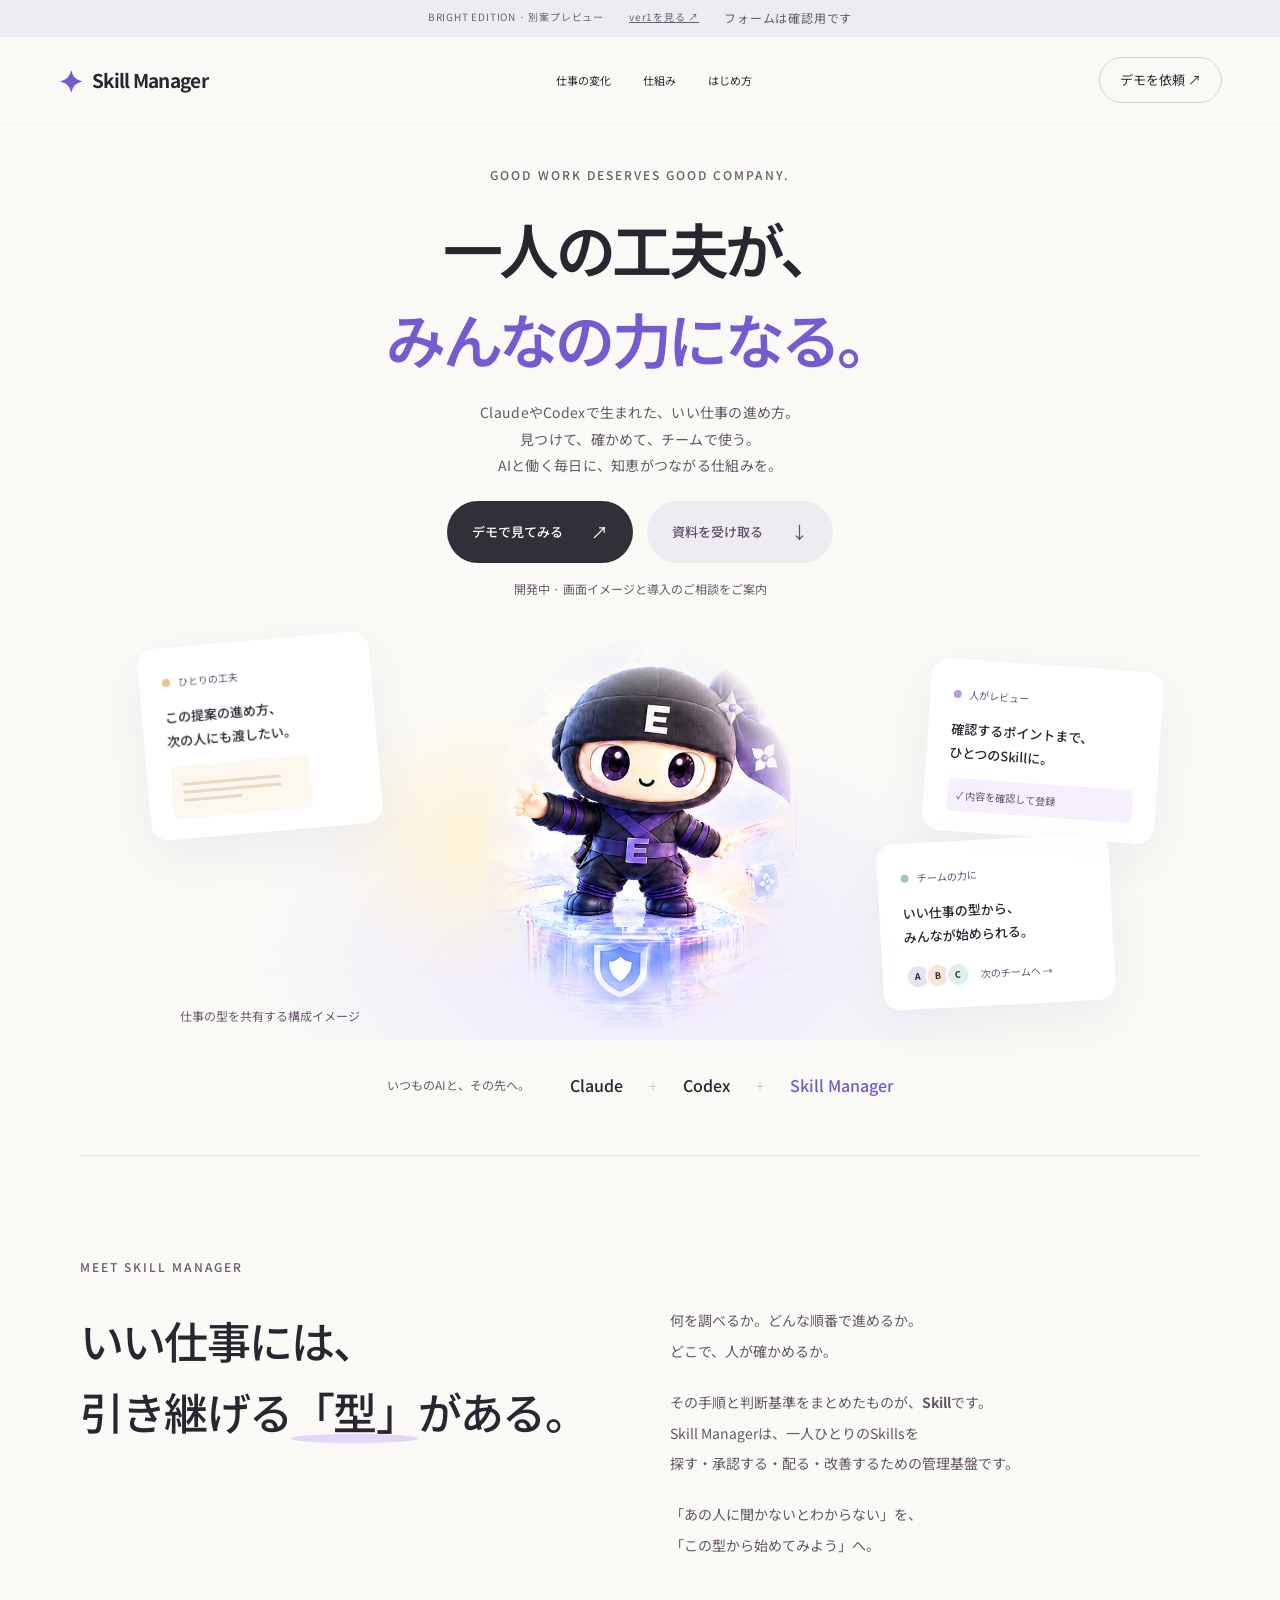
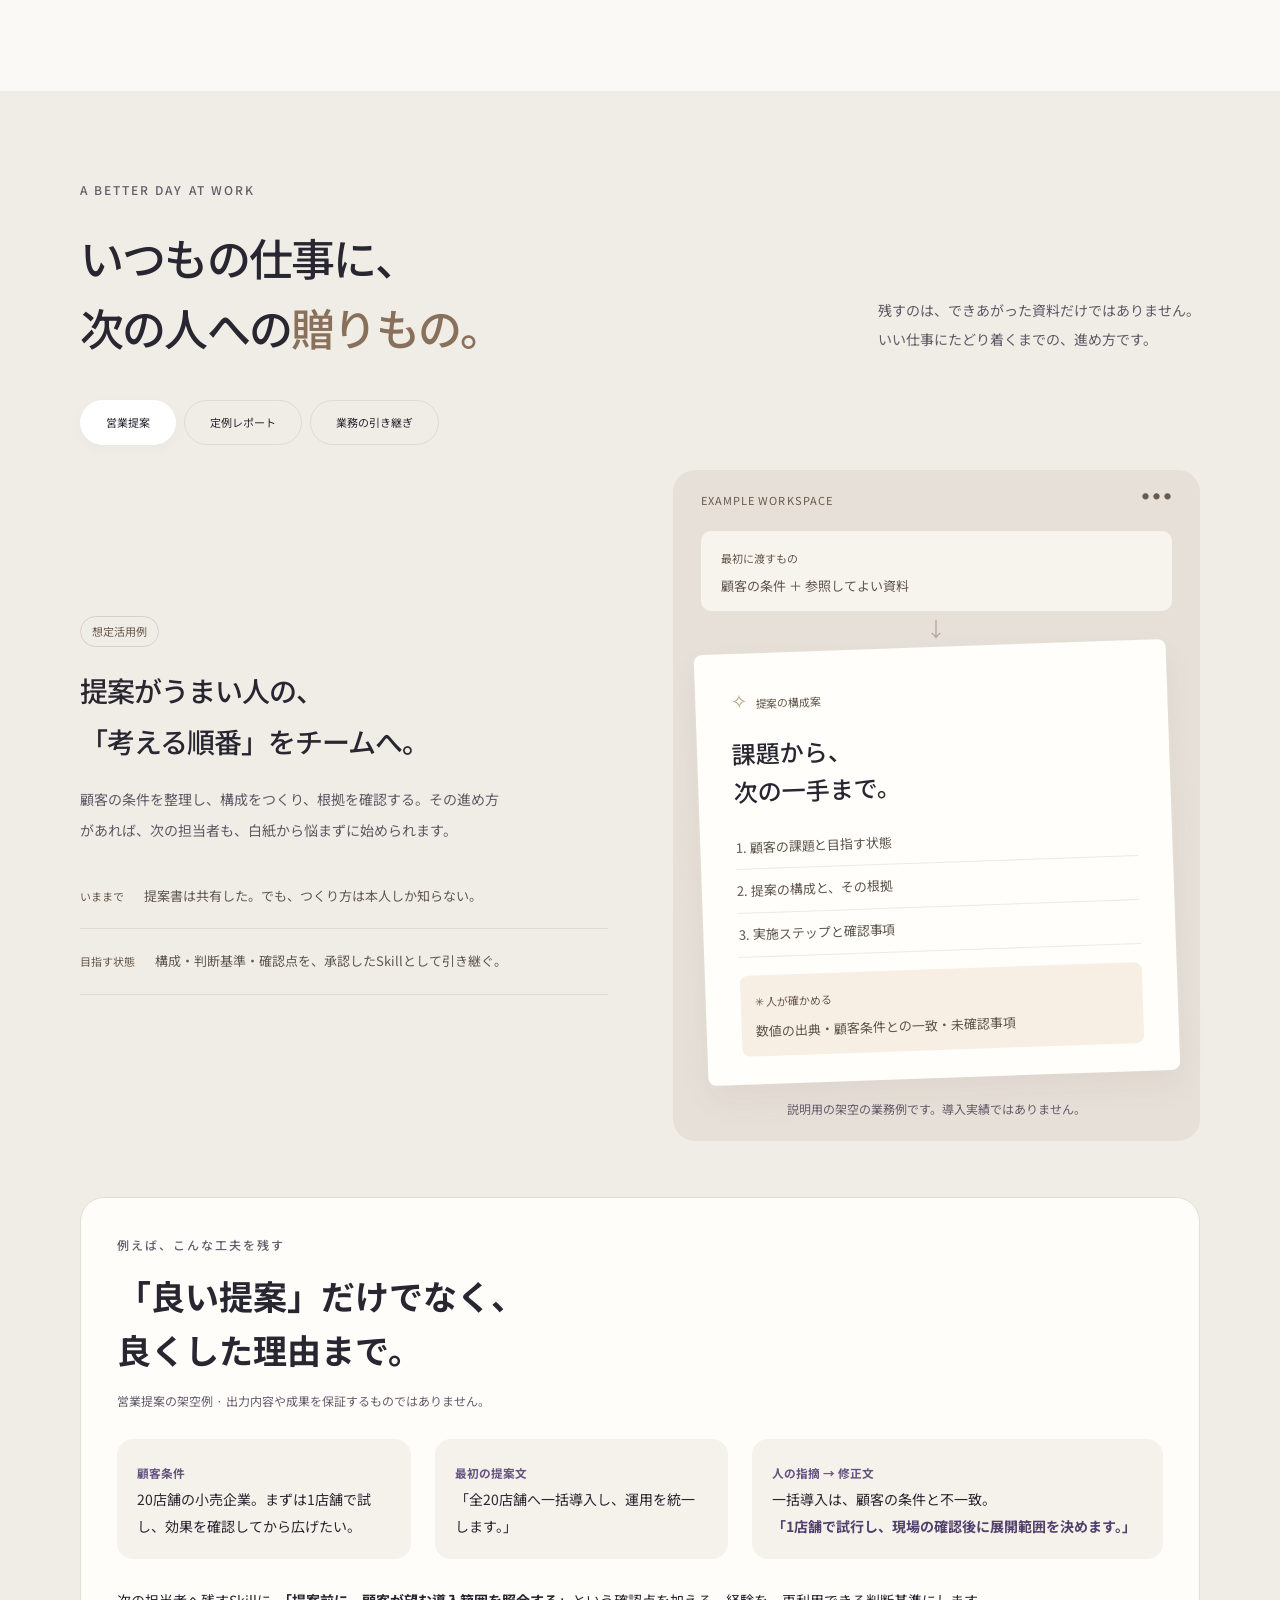
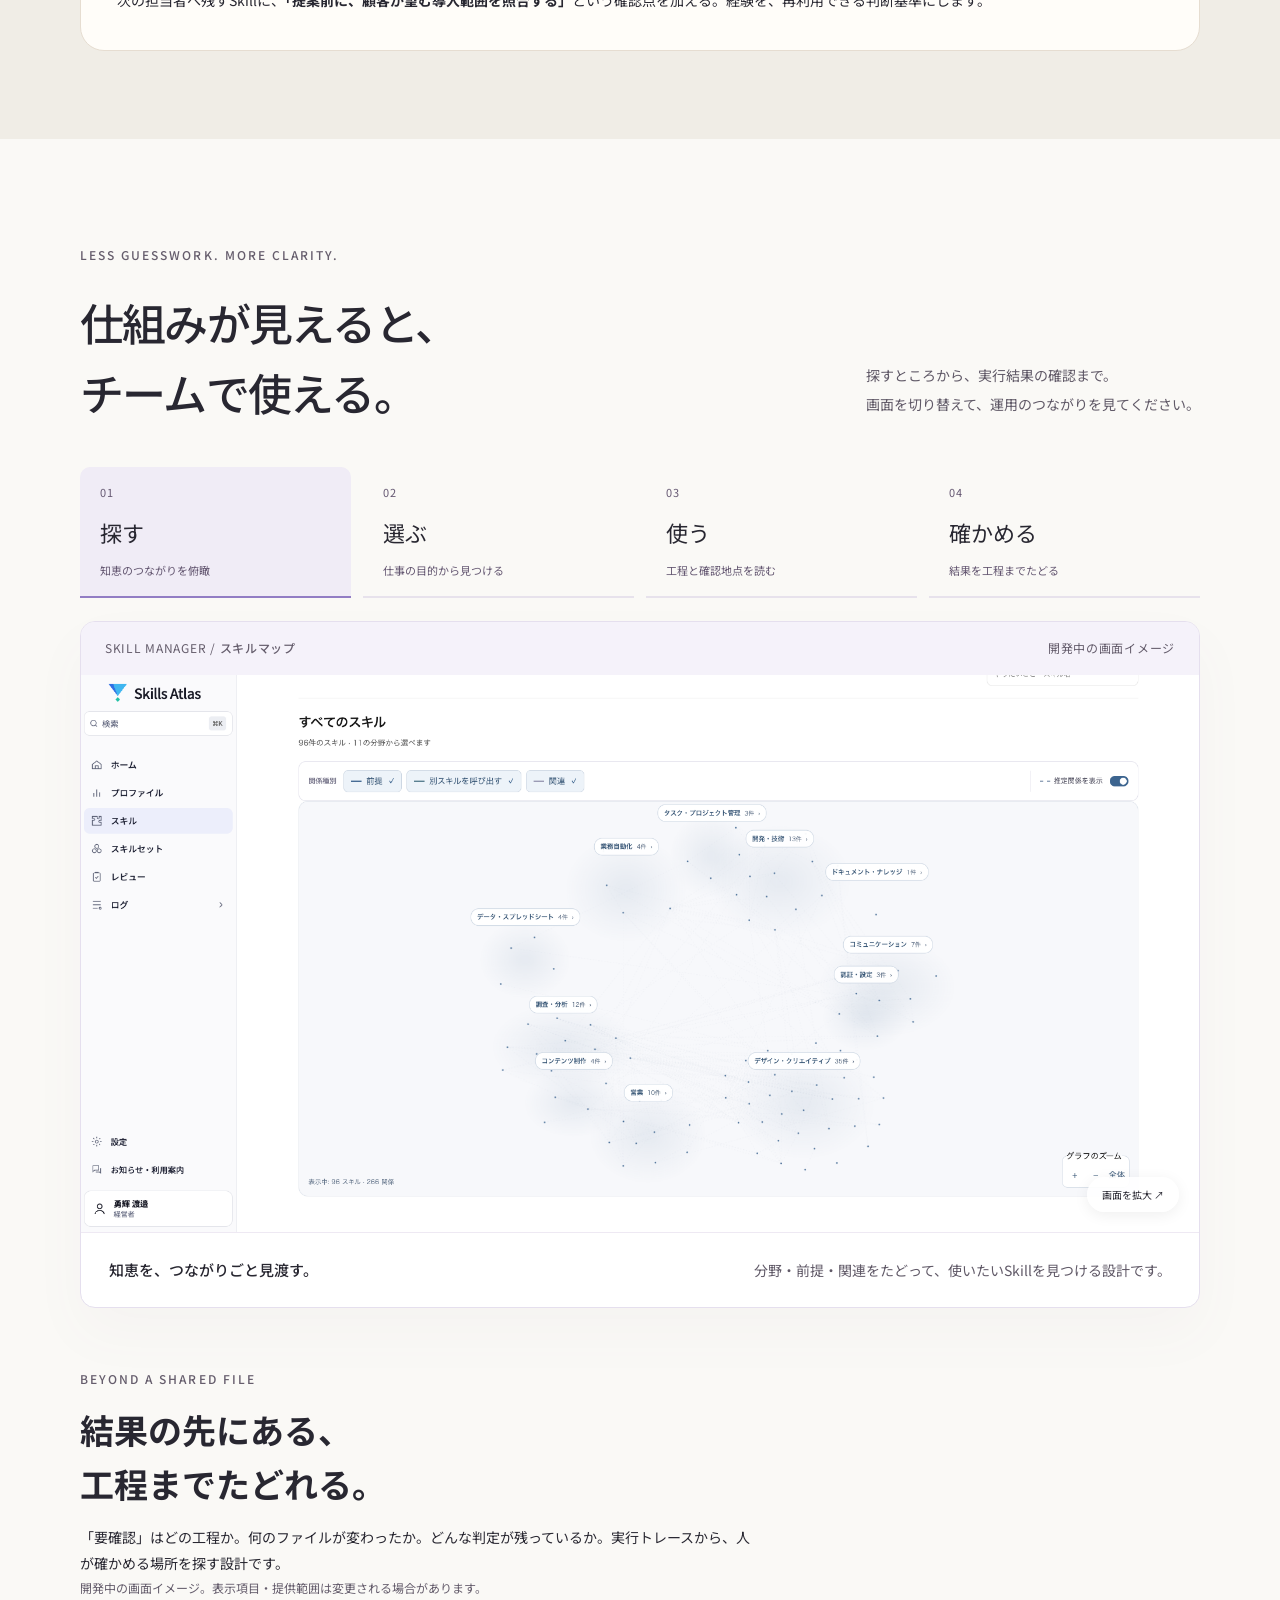
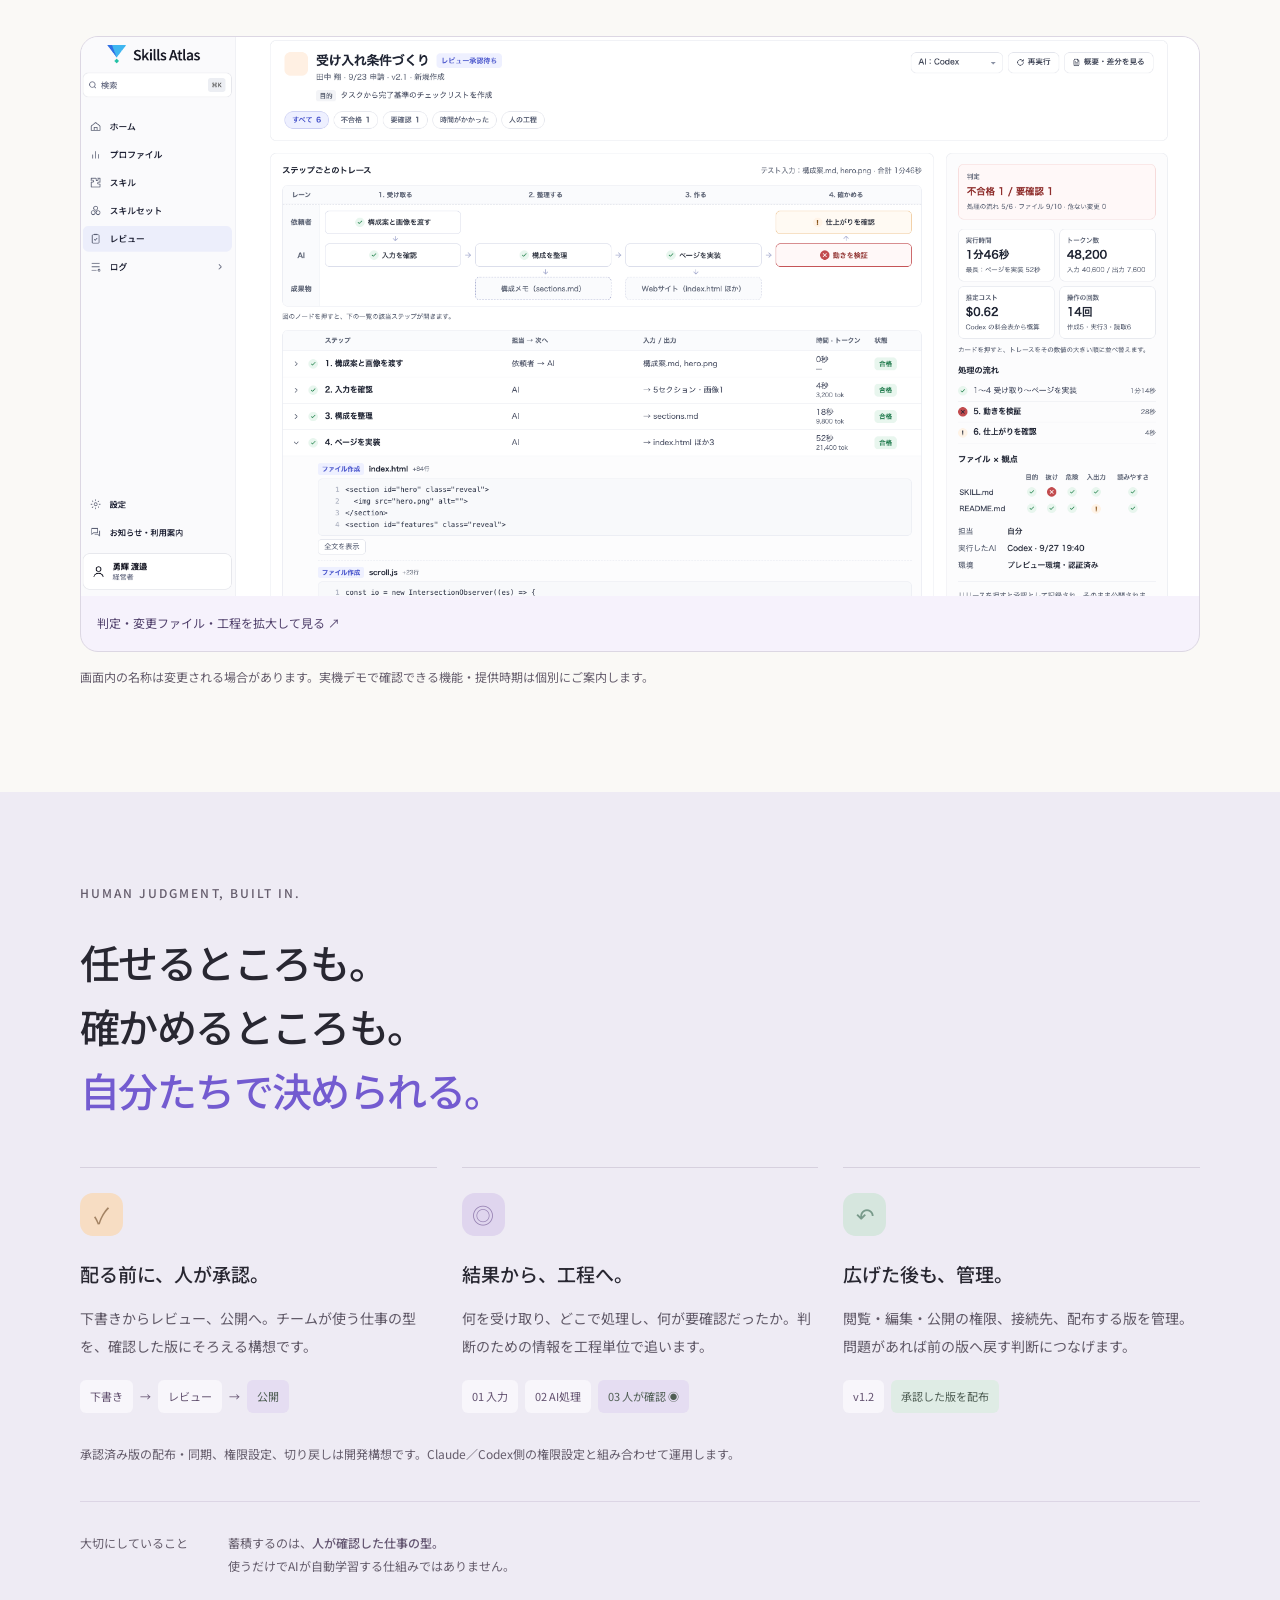
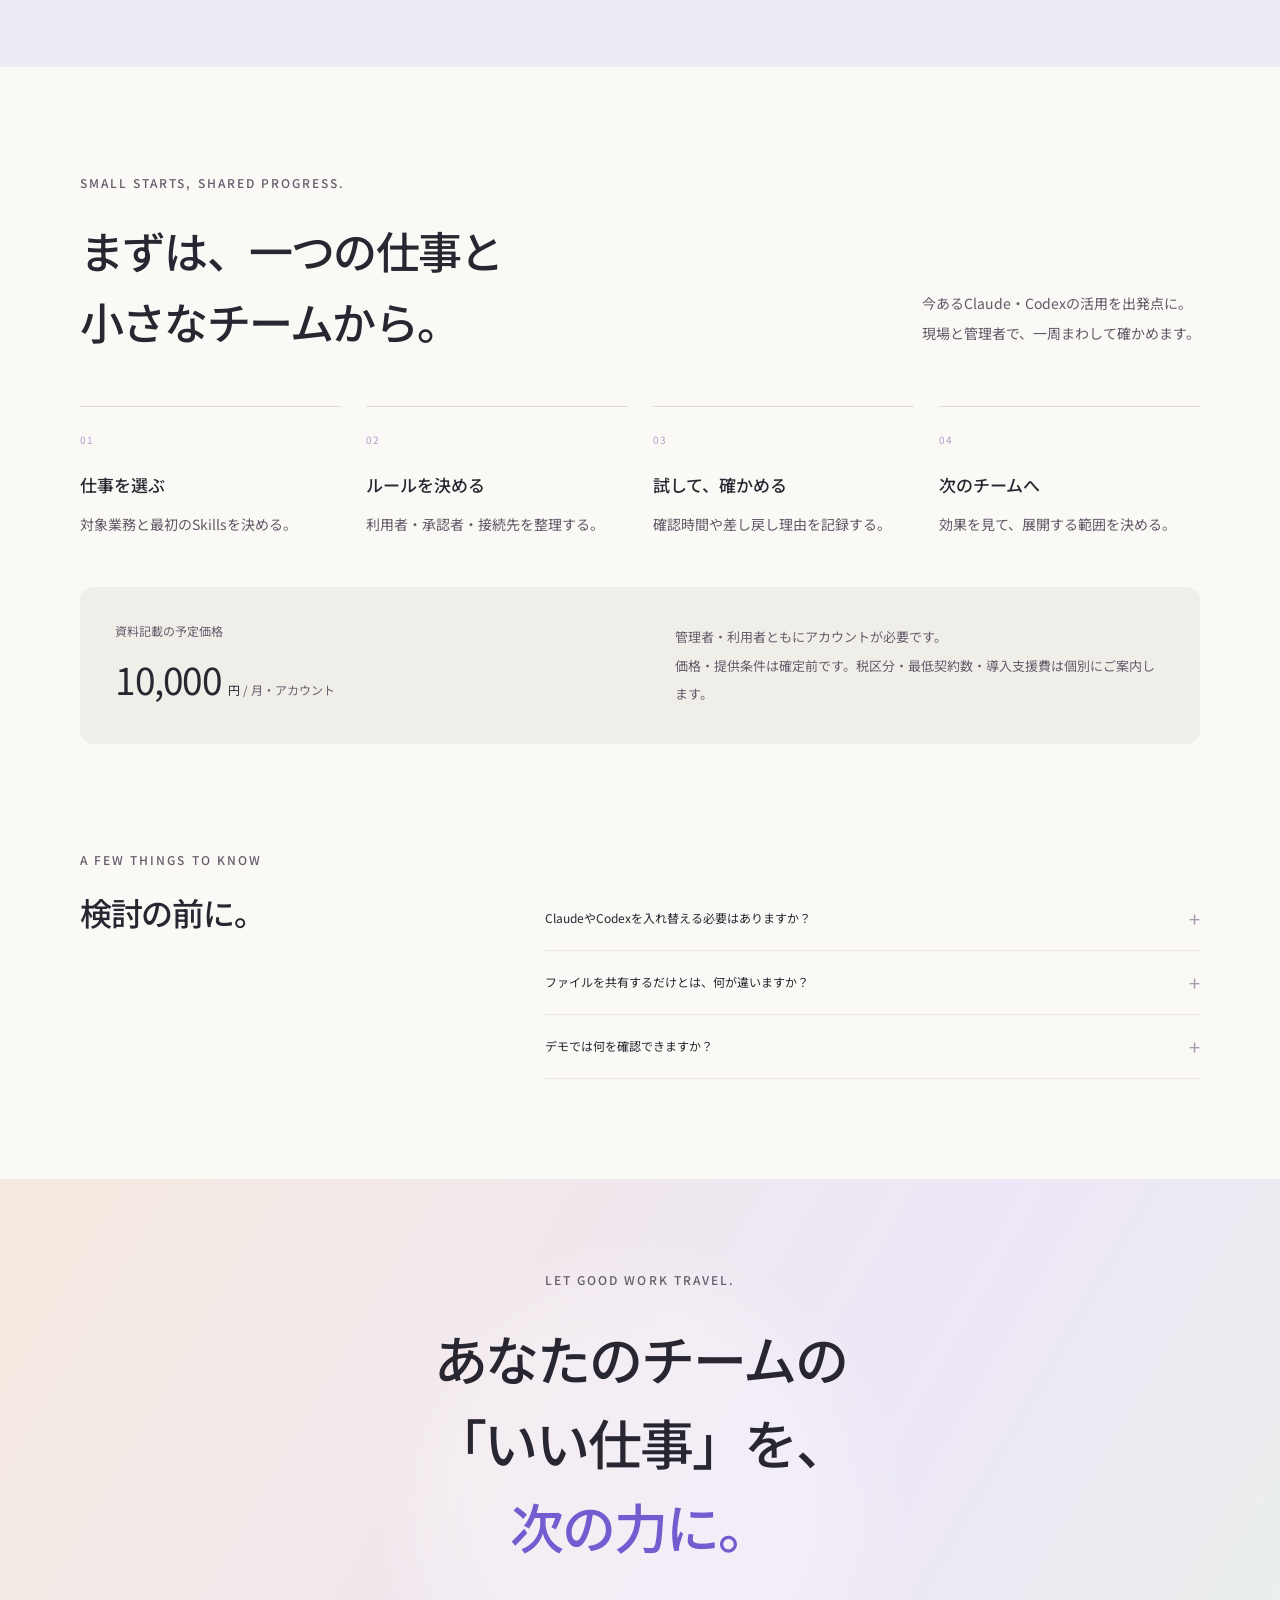
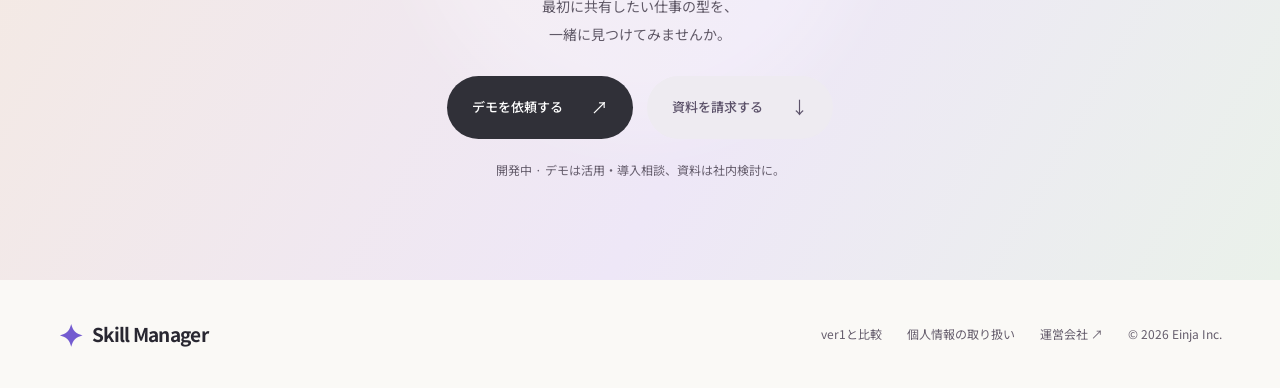
==== docs/bright.html @ ecd6b704 "feat: 明るい別案のSkill Manager LPを追加" ====
<!doctype html><html lang="ja"><head><meta charset="utf-8"><meta name="viewport" content="width=device-width,initial-scale=1"><meta name="robots" content="noindex"><meta name="theme-color" content="#faf9f6"><title>Skill Manager — 一人の工夫が、みんなの力になる。</title><link rel="stylesheet" href="./bright.css"><script src="./bright.js" defer></script></head><body><a class="skip" href="#main">本文へ</a><div class="preview">BRIGHT EDITION · 別案プレビュー <a href="./index.html">ver1を見る ↗</a><span>フォームは確認用です</span></div><header><a class="logo" href="./bright.html"><i>✦</i> Skill Manager</a><nav aria-label="メインナビゲーション"><a href="#stories">仕事の変化</a><a href="#inside">仕組み</a><a href="#start">はじめ方</a></nav><a class="nav-cta" href="./request.html?type=demo">デモを依頼 ↗</a></header><main id="main">
<section class="hero"><div class="hero-copy"><p class="eyebrow">GOOD WORK DESERVES GOOD COMPANY.</p><h1>一人の工夫が、<br><em>みんなの力になる。</em></h1><p class="lead">ClaudeやCodexで生まれた、いい仕事の進め方。<br>見つけて、確かめて、チームで使う。<br>AIと働く毎日に、知恵がつながる仕組みを。</p><div class="actions"><a class="button primary" href="./request.html?type=demo">デモで見てみる <b>↗</b></a><a class="button subtle" href="./request.html?type=material">資料を受け取る <b>↓</b></a></div><p class="small">開発中 · 画面イメージと導入のご相談をご案内</p></div><div class="hero-scene" aria-label="一人の工夫が、承認を経てチームにつながるイメージ"><div class="sun"></div><div class="scene-grid"></div><div class="mascot"><img src="./assets/concept.png" alt="チームの知恵をつなぐ、紫の忍者キャラクター" fetchpriority="high"></div><div class="scene-card first"><span class="dot apricot"></span><small>ひとりの工夫</small><strong>この提案の進め方、<br>次の人にも渡したい。</strong><div class="mini-doc"><span></span><span></span><span></span></div></div><div class="scene-card second"><span class="dot lavender"></span><small>人がレビュー</small><strong>確認するポイントまで、<br>ひとつのSkillに。</strong><div class="review-stamp">✓ 内容を確認して登録</div></div><div class="scene-card third"><span class="dot mint"></span><small>チームの力に</small><strong>いい仕事の型から、<br>みんなが始められる。</strong><div class="people"><b>A</b><b>B</b><b>C</b><span>次のチームへ →</span></div></div><span class="scene-note">仕事の型を共有する構成イメージ</span></div><div class="companions"><span>いつものAIと、その先へ。</span><b>Claude</b><i>＋</i><b>Codex</b><i>＋</i><b class="brand-color">Skill Manager</b></div></section>
<section class="intro wrap"><p class="eyebrow">MEET SKILL MANAGER</p><h2>いい仕事には、<br>引き継げる<span class="underline">「型」</span>がある。</h2><div class="intro-text"><p>何を調べるか。どんな順番で進めるか。<br>どこで、人が確かめるか。</p><p>その手順と判断基準をまとめたものが、<strong>Skill</strong>です。<br>Skill Managerは、一人ひとりのSkillsを<br>探す・承認する・配る・改善するための管理基盤です。</p><p class="muted">「あの人に聞かないとわからない」を、<br>「この型から始めてみよう」へ。</p></div></section>
<section class="stories" id="stories"><div class="wrap"><div class="section-heading"><div><p class="eyebrow">A BETTER DAY AT WORK</p><h2>いつもの仕事に、<br>次の人への<span class="serif">贈りもの。</span></h2></div><p>残すのは、できあがった資料だけではありません。<br>いい仕事にたどり着くまでの、進め方です。</p></div><div class="story-tabs" role="tablist" aria-label="仕事の活用例"><button role="tab" aria-selected="true" aria-controls="story-panel" id="story-sales" data-story="sales">営業提案</button><button role="tab" aria-selected="false" aria-controls="story-panel" id="story-report" data-story="report" tabindex="-1">定例レポート</button><button role="tab" aria-selected="false" aria-controls="story-panel" id="story-handoff" data-story="handoff" tabindex="-1">業務の引き継ぎ</button></div><div class="story-panel" role="tabpanel" id="story-panel" aria-labelledby="story-sales"><div class="story-copy"><span class="pill">想定活用例</span><h3 id="story-title">提案がうまい人の、<br>「考える順番」をチームへ。</h3><p id="story-description">顧客の条件を整理し、構成をつくり、根拠を確認する。その進め方があれば、次の担当者も、白紙から悩まずに始められます。</p><div class="story-before"><small>いままで</small><p id="story-before">提案書は共有した。でも、つくり方は本人しか知らない。</p></div><div class="story-after"><small>目指す状態</small><p id="story-after">構成・判断基準・確認点を、承認したSkillとして引き継ぐ。</p></div></div><div class="story-stage"><div class="desk-label"><span>EXAMPLE WORKSPACE</span><i>● ● ●</i></div><div class="brief-card"><small>最初に渡すもの</small><p id="story-input">顧客の条件 ＋ 参照してよい資料</p></div><div class="connector">↓</div><div class="work-paper"><div><span class="paper-icon">✧</span><small id="output-label">提案の構成案</small></div><h4 id="output-title">課題から、<br>次の一手まで。</h4><ol id="output-items"><li>顧客の課題と目指す状態</li><li>提案の構成と、その根拠</li><li>実施ステップと確認事項</li></ol><div class="human-check"><span>✳ 人が確かめる</span><p id="check-text">数値の出典・顧客条件との一致・未確認事項</p></div></div><p class="illustration-note">説明用の架空の業務例です。導入実績ではありません。</p></div></div><div class="concrete-example"><p class="eyebrow">例えば、こんな工夫を残す</p><h3>「良い提案」だけでなく、<br>良くした理由まで。</h3><p class="small">営業提案の架空例 · 出力内容や成果を保証するものではありません。</p><div class="example-grid"><article><small>顧客条件</small><p>20店舗の小売企業。まずは1店舗で試し、効果を確認してから広げたい。</p></article><article><small>最初の提案文</small><p>「全20店舗へ一括導入し、運用を統一します。」</p></article><article><small>人の指摘 → 修正文</small><p>一括導入は、顧客の条件と不一致。</p><strong>「1店舗で試行し、現場の確認後に展開範囲を決めます。」</strong></article></div><p>次の担当者へ残すSkillに、<strong>「提案前に、顧客が望む導入範囲を照合する」</strong>という確認点を加える。経験を、再利用できる判断基準にします。</p></div></div></section>
<section class="inside wrap" id="inside"><div class="section-heading"><div><p class="eyebrow">LESS GUESSWORK. MORE CLARITY.</p><h2>仕組みが見えると、<br>チームで使える。</h2></div><p>探すところから、実行結果の確認まで。<br>画面を切り替えて、運用のつながりを見てください。</p></div><div class="product-tabs" role="tablist" aria-label="製品画面"><button role="tab" aria-selected="true" aria-controls="product-panel" id="product-map" data-product="map"><small>01</small>探す<span>知恵のつながりを俯瞰</span></button><button role="tab" aria-selected="false" aria-controls="product-panel" id="product-list" data-product="list" tabindex="-1"><small>02</small>選ぶ<span>仕事の目的から見つける</span></button><button role="tab" aria-selected="false" aria-controls="product-panel" id="product-flow" data-product="flow" tabindex="-1"><small>03</small>使う<span>工程と確認地点を読む</span></button><button role="tab" aria-selected="false" aria-controls="product-panel" id="product-trace" data-product="trace" tabindex="-1"><small>04</small>確かめる<span>結果を工程までたどる</span></button></div><div class="product-panel" id="product-panel" role="tabpanel" aria-labelledby="product-map"><div class="product-top"><span>SKILL MANAGER / <b id="product-label">スキルマップ</b></span><span>開発中の画面イメージ</span></div><button class="screen-button" id="zoom" aria-label="製品画面を拡大"><img src="./assets/skill-map.png" id="screen" alt="分野とSkill同士の関係をたどるスキルマップ"><span>画面を拡大 ↗</span></button><div class="product-caption"><h3 id="screen-title">知恵を、つながりごと見渡す。</h3><p id="screen-desc">分野・前提・関連をたどって、使いたいSkillを見つける設計です。</p></div></div><div class="trace-proof"><div><p class="eyebrow">BEYOND A SHARED FILE</p><h3>結果の先にある、<br>工程までたどれる。</h3><p>「要確認」はどの工程か。何のファイルが変わったか。どんな判定が残っているか。実行トレースから、人が確かめる場所を探す設計です。</p><p class="small">開発中の画面イメージ。表示項目・提供範囲は変更される場合があります。</p></div><a href="./assets/review-trace.png" target="_blank" rel="noopener" aria-label="実行トレースの画面を別タブで拡大"><img src="./assets/review-trace.png" alt="工程ごとの判定と変更ファイルを確認する実行トレース画面"><span>判定・変更ファイル・工程を拡大して見る ↗</span></a></div><p class="small product-note">画面内の名称は変更される場合があります。実機デモで確認できる機能・提供時期は個別にご案内します。</p></section>
<section class="trust"><div class="wrap"><p class="eyebrow">HUMAN JUDGMENT, BUILT IN.</p><h2>任せるところも。<br>確かめるところも。<br><em>自分たちで決められる。</em></h2><div class="trust-grid"><article><span class="trust-icon peach">✓</span><h3>配る前に、人が承認。</h3><p>下書きからレビュー、公開へ。チームが使う仕事の型を、確認した版にそろえる構想です。</p><div class="flow-pills"><span>下書き</span> → <span>レビュー</span> → <b>公開</b></div></article><article><span class="trust-icon lilac">◎</span><h3>結果から、工程へ。</h3><p>何を受け取り、どこで処理し、何が要確認だったか。判断のための情報を工程単位で追います。</p><div class="trace-mini"><span>01 入力</span><span>02 AI処理</span><b>03 人が確認 ◉</b></div></article><article><span class="trust-icon green">↶</span><h3>広げた後も、管理。</h3><p>閲覧・編集・公開の権限、接続先、配布する版を管理。問題があれば前の版へ戻す判断につなげます。</p><div class="version"><span>v1.2</span><b>承認した版を配布</b></div></article></div><p class="trust-note">承認済み版の配布・同期、権限設定、切り戻しは開発構想です。Claude／Codex側の権限設定と組み合わせて運用します。</p><div class="promise"><span>大切にしていること</span><p>蓄積するのは、<strong>人が確認した仕事の型。</strong><br>使うだけでAIが自動学習する仕組みではありません。</p></div></div></section>
<section class="start wrap" id="start"><div class="section-heading"><div><p class="eyebrow">SMALL STARTS, SHARED PROGRESS.</p><h2>まずは、一つの仕事と<br>小さなチームから。</h2></div><p>今あるClaude・Codexの活用を出発点に。<br>現場と管理者で、一周まわして確かめます。</p></div><ol class="steps"><li><span>01</span><h3>仕事を選ぶ</h3><p>対象業務と最初のSkillsを決める。</p></li><li><span>02</span><h3>ルールを決める</h3><p>利用者・承認者・接続先を整理する。</p></li><li><span>03</span><h3>試して、確かめる</h3><p>確認時間や差し戻し理由を記録する。</p></li><li><span>04</span><h3>次のチームへ</h3><p>効果を見て、展開する範囲を決める。</p></li></ol><div class="price"><div><small>資料記載の予定価格</small><p><strong>10,000</strong>円 <span>/ 月・アカウント</span></p></div><p>管理者・利用者ともにアカウントが必要です。<br>価格・提供条件は確定前です。税区分・最低契約数・導入支援費は個別にご案内します。</p></div></section>
<section class="questions wrap"><p class="eyebrow">A FEW THINGS TO KNOW</p><h2>検討の前に。</h2><div class="faq"><details><summary>ClaudeやCodexを入れ替える必要はありますか？</summary><p>既存のAI活用と組み合わせ、Skillsの作成・承認・配布・運用を支える構想です。ご利用中の環境を伺い、対応範囲をご案内します。AIサービスの契約費用が含まれるとは限りません。</p></details><details><summary>ファイルを共有するだけとは、何が違いますか？</summary><p>共有後の運用までつなげる設計です。Skill同士の関係、工程、人の承認、配布対象の版、実行結果を確認し、チームが使い続けられる状態を目指します。</p></details><details><summary>デモでは何を確認できますか？</summary><p>現在開発中です。画面や機能のうち確認できる範囲と、業務への適合、提供時期・導入条件をご案内します。構想にあるすべての機能が利用可能とは限りません。</p></details></div></section>
<section class="closing"><div class="closing-orb"></div><div class="wrap"><p class="eyebrow">LET GOOD WORK TRAVEL.</p><h2>あなたのチームの<br>「いい仕事」を、<br><em>次の力に。</em></h2><p>最初に共有したい仕事の型を、<br>一緒に見つけてみませんか。</p><div class="actions"><a class="button primary" href="./request.html?type=demo">デモを依頼する <b>↗</b></a><a class="button subtle" href="./request.html?type=material">資料を請求する <b>↓</b></a></div><p class="small">開発中 · デモは活用・導入相談、資料は社内検討に。</p></div></section></main><footer><a class="logo" href="./bright.html"><i>✦</i> Skill Manager</a><div><a href="./index.html">ver1と比較</a><a href="./privacy.html">個人情報の取り扱い</a><a href="https://einja.net/" target="_blank" rel="noopener">運営会社 ↗</a><span>© 2026 Einja Inc.</span></div></footer><dialog id="screen-dialog"><form method="dialog"><button>閉じる ×</button></form><img src="./assets/skill-map.png" alt="製品画面の拡大"><p>開発中の画面イメージ</p></dialog></body></html>
---- docs/bright.css ----
@import url('https://fonts.googleapis.com/css2?family=Noto+Sans+JP:wght@400;500;600;700;800&display=swap');
:root{--ink:#282731;--muted:#797780;--purple:#735bd0;--paper:#faf9f6;--line:#e8e5e3}*{box-sizing:border-box;margin:0;padding:0}html{scroll-behavior:smooth;scroll-padding-top:95px}body{font-family:'Noto Sans JP',sans-serif;color:var(--ink);background:var(--paper);font-size:14px;line-height:1.9;-webkit-font-smoothing:antialiased}a{color:inherit;text-decoration:none}button{font:inherit;cursor:pointer;color:inherit}img{display:block;max-width:100%}button,a{touch-action:manipulation}a:focus-visible,button:focus-visible,summary:focus-visible{outline:3px solid #987ade;outline-offset:5px}.skip{position:fixed;top:-100px;z-index:100;background:#fff;padding:15px}.skip:focus{top:0}.preview{display:flex;justify-content:center;gap:25px;padding:7px 20px;background:#eeecf3;font-size:9px;letter-spacing:.08em;color:#696275}.preview a{text-decoration:underline}.preview span{color:#8b8396}header{position:sticky;top:0;z-index:30;display:flex;align-items:center;justify-content:space-between;padding:20px 4.5%;background:#faf9f6ee;backdrop-filter:blur(18px);border-bottom:1px solid #eae7e466}.logo{font-weight:700;font-size:19px;letter-spacing:-.7px;display:flex;align-items:center;gap:10px}.logo i{font-style:normal;color:var(--purple);font-size:30px;line-height:1}nav{display:flex;gap:32px;font-size:11px}.nav-cta{font-size:11px;border:1px solid #d9d4df;padding:10px 20px;border-radius:30px}.wrap{max-width:1120px;margin:auto;width:calc(100% - 100px)}.eyebrow{font-size:10px;letter-spacing:.17em;color:#8d8595;font-weight:500}.hero{text-align:center;overflow:hidden;padding-top:67px}.hero h1{font-size:clamp(38px,5.1vw,68px);font-weight:600;line-height:1.5;letter-spacing:-.06em;margin:22px 0}.hero em,h2 em{font-style:normal;color:var(--purple)}.lead{font-size:14px;line-height:2.1;color:#797581;letter-spacing:.02em}.actions{display:flex;gap:14px;justify-content:center;margin:28px 0 15px}.button{padding:15px 25px;border-radius:40px;font-size:12px;font-weight:500;display:inline-flex;gap:28px;align-items:center;transition:transform .2s,box-shadow .2s}.button:hover{transform:translateY(-3px);box-shadow:0 8px 20px #7666a220}.button b{font-size:17px;font-weight:400}.primary{background:#303038;color:#fff}.subtle{background:#eeebf1;color:#5c526a}.small{font-size:9px;color:#99929e;line-height:1.8}.hero-scene{position:relative;max-width:1180px;height:430px;margin:10px auto 0;background:radial-gradient(ellipse at 50% 80%,#eee8ff 0,transparent 48%);isolation:isolate}.sun{position:absolute;border-radius:50%;width:280px;height:280px;background:radial-gradient(circle,#fff5d8,#fff5d800 70%);left:calc(50% - 315px);top:90px}.scene-grid{position:absolute;width:82%;height:155px;bottom:0;left:9%;background-image:linear-gradient(#a899bd16 1px,transparent 1px),linear-gradient(90deg,#a899bd16 1px,transparent 1px);background-size:45px 45px;transform:perspective(350px) rotateX(58deg);mask-image:radial-gradient(ellipse,black,transparent 70%)}.mascot{position:absolute;width:340px;height:355px;left:calc(50% - 170px);bottom:30px;overflow:hidden;mask-image:linear-gradient(transparent,#000 10%,#000 88%,transparent)}.mascot img{width:1120px;max-width:none;position:absolute;left:-590px;top:-145px;mix-blend-mode:multiply}.scene-card{position:absolute;text-align:left;background:#ffffffed;border:1px solid #fff;border-radius:17px;padding:19px 22px;box-shadow:0 18px 50px #493b6610;width:232px}.scene-card small{color:#9a929c;font-size:9px;margin-left:8px}.scene-card strong{display:block;font-size:12px;line-height:1.9;font-weight:500;margin-top:11px}.dot{display:inline-block;width:8px;height:8px;border-radius:50%}.apricot{background:#eec08f}.lavender{background:#b69be7}.mint{background:#9bc9b4}.first{left:8%;top:30px;transform:rotate(-5deg)}.second{right:6%;top:55px;transform:rotate(4deg)}.third{right:10%;bottom:35px;transform:rotate(-3deg)}.mini-doc{width:75%;padding:12px;background:#fcf7ef;border-radius:7px;margin-top:12px}.mini-doc span{display:block;height:3px;background:#e9d9c5;margin:5px 0;width:85%}.mini-doc span:last-child{width:50%}.review-stamp{font-size:9px;color:#957bb5;background:#f5f0fc;margin-top:12px;padding:7px 10px;border-radius:6px}.people{display:flex;align-items:center;margin-top:14px}.people b{border-radius:50%;width:25px;height:25px;margin-right:-5px;background:#e9e2f5;border:2px solid #fff;text-align:center;font-size:9px;line-height:21px}.people b:nth-child(2){background:#f8e5d4}.people b:nth-child(3){background:#e0f0e8}.people span{font-size:8px;color:#9b92a1;margin-left:15px}.scene-note{position:absolute;bottom:12px;left:11%;font-size:8px;color:#b4aaba}.companions{display:flex;align-items:center;justify-content:center;gap:25px;padding:30px 0 55px}.companions span{font-size:10px;color:#a29ba6;margin-right:15px}.companions b{font-size:16px;font-weight:500}.companions i{font-size:10px;font-style:normal;color:#bab0c3}.brand-color{color:var(--purple)}h2{font-weight:500;font-size:clamp(30px,3.5vw,44px);letter-spacing:-.04em;line-height:1.6}.intro{display:grid;grid-template-columns:1fr 1fr;column-gap:60px;padding:100px 0 110px;border-top:1px solid var(--line)}.intro>.eyebrow{grid-column:1/-1;margin-bottom:26px}.underline{position:relative;white-space:nowrap}.underline:after{content:'';position:absolute;bottom:0;left:0;right:0;height:9px;border-radius:50%;background:#e3d6fb;z-index:-1}.intro-text p{margin-bottom:20px;font-size:13px;line-height:2.2}.muted{color:var(--muted)}.stories{background:#f0ede6;padding:88px 0}.section-heading{display:flex;justify-content:space-between;gap:40px;align-items:flex-end;margin-bottom:38px}.section-heading .eyebrow{margin-bottom:20px}.section-heading>p{font-size:12px;line-height:2.1;color:var(--muted);padding-bottom:8px}.serif{font-family:Georgia,'Noto Sans JP',serif;color:#89705b}.story-tabs{display:flex;gap:8px;margin-bottom:25px}.story-tabs button{border:1px solid #dfdad5;background:transparent;padding:11px 25px;border-radius:30px;font-size:11px}.story-tabs button[aria-selected=true]{background:#fff;border-color:#fff;box-shadow:0 4px 12px #5a463b08}.story-panel{display:grid;grid-template-columns:1fr 1fr;gap:65px;align-items:center;min-height:570px}.pill{display:inline-block;font-size:8px;padding:4px 11px;border-radius:20px;border:1px solid #d7cfc8;color:#9d8a79}.story-copy h3{font-size:28px;font-weight:500;line-height:1.8;letter-spacing:-.035em;margin:18px 0}.story-copy>p{font-size:12px;line-height:2.2;color:#827769;max-width:430px}.story-before,.story-after{display:flex;gap:20px;padding:20px 0;border-bottom:1px solid #dfdad2;align-items:baseline}.story-before{margin-top:18px}.story-before small,.story-after small{font-size:9px;white-space:nowrap;color:#a19081}.story-before p,.story-after p{font-size:11px;line-height:1.9}.story-stage{padding:20px 28px;background:#e6e0d8;border-radius:22px;position:relative}.desk-label{display:flex;justify-content:space-between;font-size:8px;letter-spacing:.1em;color:#a6998e;margin-bottom:20px}.desk-label i{font-size:7px;font-style:normal}.brief-card{border-radius:10px;background:#f7f3ed;padding:13px 20px}.brief-card small{font-size:8px;color:#ad9b8b}.brief-card p{font-size:10px;margin-top:3px}.connector{font-size:20px;text-align:center;color:#b6a99d;line-height:1.8}.work-paper{background:#fffefa;box-shadow:0 15px 30px #80685312;padding:28px 35px;border-radius:8px;transform:rotate(-2deg)}.paper-icon{color:#b7a383;font-size:20px;margin-right:8px}.work-paper small{font-size:9px;color:#a49788}.work-paper h4{font-size:24px;font-weight:500;line-height:1.6;margin:15px 0}.work-paper ol{list-style-position:inside;font-size:10px;color:#8d8074}.work-paper li{padding:9px 0;border-bottom:1px solid #eee8e0}.human-check{background:#f8efe4;border-radius:8px;padding:12px 14px;margin-top:18px}.human-check span{font-size:9px;color:#a3815c}.human-check p{font-size:8px;margin-top:6px;color:#a59480}.illustration-note{text-align:center;font-size:8px;color:#a49487;margin-top:20px}.inside{padding:105px 0}.product-tabs{display:grid;grid-template-columns:repeat(4,1fr);gap:12px;margin:40px 0 23px}.product-tabs button{border:0;border-bottom:2px solid #e7e2ec;background:transparent;text-align:left;padding:15px 20px;font-size:22px}.product-tabs button[aria-selected=true]{border-color:#927dc4;background:#f0ecf6;border-radius:10px 10px 0 0}.product-tabs small{display:block;font-size:9px;color:#a195b2;letter-spacing:.08em;margin-bottom:9px}.product-tabs span{display:block;font-size:9px;color:#958ba0;margin-top:6px}.product-panel{border:1px solid #e5dfee;background:#fff;border-radius:15px;overflow:hidden;box-shadow:0 25px 55px #7661890a}.product-top{padding:15px 24px;display:flex;justify-content:space-between;background:#f5f2fa;font-size:8px;letter-spacing:.06em;color:#9789a7}.product-top b{font-weight:500}.screen-button{display:block;position:relative;width:100%;border:0;background:#fff}.screen-button img{width:100%}.screen-button>span{position:absolute;right:20px;bottom:20px;border-radius:20px;background:#ffffffed;padding:8px 15px;font-size:10px;box-shadow:0 3px 15px #0001}.product-caption{padding:23px 28px;border-top:1px solid #eee9f3;display:flex;justify-content:space-between;align-items:center;gap:25px}.product-caption h3{font-size:15px;font-weight:500}.product-caption p{font-size:10px;color:var(--muted);max-width:430px}.product-note{margin-top:14px}.trust{background:#eeebf4;padding:90px 0}.trust h2{margin:25px 0 45px;font-size:40px}.trust-grid{display:grid;grid-template-columns:repeat(3,1fr);gap:25px}.trust-grid article{border-top:1px solid #d6d0de;padding-top:25px}.trust-icon{display:inline-grid;place-items:center;width:43px;height:43px;border-radius:13px;font-size:22px;margin-bottom:20px}.peach{background:#f7ddc3;color:#a38364}.lilac{background:#dfd5ee;color:#9580b1}.green{background:#d6e6de;color:#789a8a}.trust-grid h3{font-size:19px;font-weight:500;margin-bottom:12px}.trust-grid p{font-size:11px;color:#8c8195;line-height:2}.flow-pills,.trace-mini,.version{display:flex;gap:7px;align-items:center;margin-top:20px;font-size:8px;color:#ac9fba}.flow-pills span,.flow-pills b,.trace-mini span,.trace-mini b,.version span,.version b{background:#f8f6fb;padding:6px 10px;border-radius:6px;font-weight:400}.flow-pills b,.trace-mini b{background:#e5ddf2;color:#937eaf}.version b{background:#dfece5;color:#7c9e8e}.trust-note{font-size:9px;color:#a199a9;margin-top:30px}.promise{display:flex;gap:40px;align-items:baseline;border-top:1px solid #dcd5e5;padding-top:30px;margin-top:35px}.promise>span{font-size:9px;color:#a092ac;white-space:nowrap}.promise p{font-size:14px;color:#93829f}.promise strong{font-weight:500;color:#655772}.start{padding:105px 0}.steps{display:grid;grid-template-columns:repeat(4,1fr);gap:25px;list-style:none;margin:50px 0}.steps>li{border-top:1px solid #ded8e5;padding-top:18px}.steps span{font-size:10px;letter-spacing:.1em;color:#b39dcc}.steps h3{font-size:17px;font-weight:500;margin:17px 0 10px}.steps p{font-size:10px;color:#928999}.price{padding:30px 35px;background:#f0eee9;border-radius:14px;display:flex;gap:55px;align-items:center;justify-content:space-between}.price small{font-size:9px;color:#a29383}.price strong{font-size:37px;font-weight:400;letter-spacing:-.04em;margin-right:7px}.price>div p{font-size:12px;white-space:nowrap}.price span{font-size:10px;color:#a99a8a}.price>p{font-size:10px;line-height:2.2;max-width:490px;color:#9c8e80}.questions{padding:0 0 100px;display:grid;grid-template-columns:1fr 1.7fr;gap:15px 80px}.questions>.eyebrow{grid-column:1/-1}.questions h2{font-size:32px}.faq details{border-bottom:1px solid var(--line)}.faq summary{list-style:none;cursor:pointer;font-size:12px;padding:20px 30px 20px 0;position:relative}.faq summary:after{content:'+';position:absolute;right:0;color:#a69bb2;font-size:20px;top:13px}.faq details[open] summary:after{content:'−'}.faq p{font-size:11px;line-height:2.2;padding-bottom:22px;color:#938798}.closing{position:relative;text-align:center;overflow:hidden;padding:90px 0 100px;background:linear-gradient(120deg,#f5eadf,#eee7f7 60%,#eaf1ea);isolation:isolate}.closing-orb{position:absolute;width:450px;height:450px;left:calc(50% - 225px);top:100px;border-radius:50%;background:#fff4;filter:blur(35px);z-index:-1}.closing h2{font-size:54px;line-height:1.55;margin:25px 0}.closing>.wrap>p:not(.eyebrow):not(.small){font-size:13px;color:#97869e;line-height:2}.closing .actions{margin-top:28px}.closing .small{margin-top:20px}footer{display:flex;justify-content:space-between;gap:30px;padding:36px 4.5%;align-items:center}footer>div{display:flex;gap:25px;font-size:9px;color:#9c919f}dialog{border:0;border-radius:12px;padding:16px;max-width:95vw;max-height:92vh;margin:auto;overflow:auto;box-shadow:0 20px 60px #0003}dialog::backdrop{background:#28223399;backdrop-filter:blur(10px)}dialog form{text-align:right;margin-bottom:10px}dialog button{border:0;background:#f0ecf5;padding:8px 15px;border-radius:20px;font-size:11px}dialog img{width:min(1600px,90vw)}dialog p{font-size:9px;color:#9987a6;text-align:center;margin-top:10px}
@media(min-width:1000px){.scene-card{animation:float 7s ease-in-out infinite}.second{animation-delay:-2s}.third{animation-delay:-4s}@keyframes float{50%{translate:0 -9px}}}
@media(max-width:1000px){.wrap{width:calc(100% - 60px)}.hero-scene{height:420px}.first{left:3%;width:210px}.second{right:3%;width:210px}.third{right:5%;width:210px}.story-panel{gap:30px}.story-copy h3{font-size:24px}.section-heading>p{max-width:310px}.trust-grid{gap:18px}.trust-grid h3{font-size:16px}.flow-pills,.trace-mini{gap:3px}.flow-pills span,.flow-pills b,.trace-mini span,.trace-mini b{padding:5px 6px}.questions{gap:15px 35px}.price{gap:30px}}
@media(max-width:700px){.preview{font-size:8px;gap:12px}.preview span{display:none}header{padding:16px 20px}.logo{font-size:16px}.logo i{font-size:26px}nav{display:none}.nav-cta{font-size:9px;padding:8px 14px}.wrap{width:calc(100% - 40px)}.hero{padding-top:45px}.eyebrow{font-size:8px;letter-spacing:.13em}.hero h1{font-size:39px;letter-spacing:-.07em;margin:20px 0}.lead{font-size:11px}.button{font-size:10px;padding:13px 21px;gap:22px}.actions{gap:9px;margin-top:22px}.small{font-size:8px}.hero-scene{height:470px;margin-top:12px;max-width:450px}.mascot{width:270px;height:290px;left:calc(50% - 135px);bottom:78px}.mascot img{width:920px;left:-486px;top:-118px}.scene-card{width:165px;padding:12px 14px;border-radius:12px}.scene-card small{font-size:7px}.scene-card strong{font-size:9px;line-height:1.8;margin-top:7px}.first{left:4%;top:4px}.second{right:3%;top:65px}.third{right:5%;bottom:23px;width:190px}.mini-doc{padding:7px;margin-top:7px}.mini-doc span{height:2px;margin:4px 0}.review-stamp{font-size:7px;padding:6px;margin-top:7px}.people{margin-top:9px}.scene-note{left:7%;bottom:0;font-size:7px}.companions{flex-wrap:wrap;gap:15px;padding:28px 0 40px}.companions span{flex-basis:100%;margin:0}.companions b{font-size:13px}.intro{padding:62px 0;grid-template-columns:1fr;gap:22px}.intro>.eyebrow{margin-bottom:0}.intro-text p{font-size:12px;margin-bottom:15px}h2{font-size:29px}.stories{padding:58px 0}.section-heading{display:block;margin-bottom:25px}.section-heading>p{max-width:none;font-size:11px;margin-top:22px}.section-heading .eyebrow{margin-bottom:15px}.story-tabs{gap:7px}.story-tabs button{font-size:10px;padding:9px 17px}.story-panel{grid-template-columns:1fr;gap:30px;min-height:0}.story-copy h3{font-size:25px}.story-copy>p{font-size:11px;max-width:none}.story-before p,.story-after p{font-size:10px}.story-stage{padding:18px 24px}.work-paper{padding:25px 28px}.work-paper h4{font-size:23px}.inside{padding:62px 0}.product-tabs{gap:5px;margin-top:26px}.product-tabs button{font-size:17px;padding:10px 8px}.product-tabs span{font-size:7px;line-height:1.8}.product-tabs small{font-size:8px}.product-top{padding:12px;font-size:6px}.product-caption{display:block;padding:18px}.product-caption h3{font-size:14px}.product-caption p{margin-top:8px;font-size:10px}.screen-button>span{right:8px;bottom:8px;font-size:8px;padding:5px 9px}.trust{padding:55px 0}.trust h2{font-size:29px;margin:20px 0 28px}.trust-grid{grid-template-columns:1fr;gap:25px}.trust-grid article{display:grid;grid-template-columns:45px 1fr;gap:0 16px;padding-top:23px}.trust-icon{grid-row:1/4;width:37px;height:37px;font-size:19px}.trust-grid h3{font-size:18px}.trust-grid p{font-size:11px}.flow-pills,.trace-mini,.version{grid-column:2;margin-top:12px}.trust-note{font-size:8px}.promise{display:block;margin-top:22px;padding-top:22px}.promise p{font-size:12px;margin-top:13px}.start{padding:65px 0}.steps{grid-template-columns:1fr 1fr;gap:25px 18px;margin:28px 0}.steps h3{font-size:15px;margin:12px 0 8px}.steps p{font-size:10px}.price{display:block;padding:24px}.price strong{font-size:34px}.price>p{margin-top:15px;font-size:9px}.questions{display:block;padding-bottom:60px}.questions h2{font-size:29px;margin:15px 0}.faq summary{font-size:11px}.faq p{font-size:10px}.closing{padding:60px 0}.closing h2{font-size:39px}.closing>.wrap>p:not(.eyebrow):not(.small){font-size:11px}footer{display:block;padding:28px 20px}footer>div{flex-wrap:wrap;gap:16px;margin-top:20px;font-size:8px}}@media(max-width:360px){.hero h1{font-size:33px}.button{padding:12px 15px;font-size:9px;gap:15px}.scene-card{width:145px}.third{width:175px}.hero-scene{height:445px}.story-tabs button{font-size:9px;padding:9px 14px}.hero .eyebrow{font-size:7px}.lead{font-size:10px}}@media(prefers-reduced-motion:reduce){html{scroll-behavior:auto}*,*:before,*:after{animation:none!important;transition:none!important}}
.mascot{width:320px;height:390px;left:calc(50% - 160px);bottom:10px;border-radius:45%;mask-image:radial-gradient(ellipse at center,#000 47%,transparent 72%)}.mascot img{width:1280px;left:-515px;top:-78px}.hero{padding-top:40px}.hero h1{font-size:clamp(38px,4.7vw,60px);margin:16px 0}.hero .lead{font-size:13px;line-height:1.9}.hero .actions{margin-top:22px}@media(max-width:700px){.hero{padding-top:34px}.hero h1{font-size:39px}.hero .lead{font-size:11px;line-height:2}.mascot{bottom:55px;transform:scale(.83);transform-origin:center bottom}.hero-scene{height:450px}}@media(max-width:360px){.hero h1{font-size:33px}.hero .lead{font-size:10px}.mascot{transform:scale(.76);bottom:62px}.hero-scene{height:440px}}

.concrete-example{margin-top:56px;padding:36px;background:#fffdf9;border:1px solid #e6ddd1;border-radius:24px}.concrete-example h3,.trace-proof h3{font-size:clamp(24px,3vw,34px);line-height:1.6;margin:12px 0}.example-grid{display:grid;grid-template-columns:1fr 1fr 1.4fr;gap:24px;margin:28px 0}.example-grid article{padding:20px;background:#f5f1eb;border-radius:16px}.example-grid small{color:#665582;font-weight:700}.example-grid p{line-height:1.9}.example-grid strong{line-height:1.9;color:#51416c}.trace-proof{display:grid;grid-template-columns:1fr 1.3fr;gap:36px;align-items:center;margin-top:60px}.trace-proof p{line-height:1.9}.trace-proof a{display:block;border:1px solid #dcd7e3;border-radius:18px;overflow:hidden;color:#51416c;font-size:12px;background:#f6f2fc}.trace-proof img{width:100%;display:block}.trace-proof a span{display:block;padding:16px}@media(max-width:700px){.concrete-example{padding:24px}.example-grid,.trace-proof{grid-template-columns:1fr}.example-grid{gap:12px}.trace-proof{gap:20px}}

/* Readable body copy and development conditions on light surfaces. */
:root{--muted:#605967}.lead,.hero .lead,.story-copy>p,.section-heading>p,.intro-text p,.product-caption p,.trust-grid p,.steps p,.faq p,.closing>.wrap>p:not(.eyebrow):not(.small){color:#605967;font-size:14px}.small,.trust-note,.price>p,.price small,.price span,.product-top,.illustration-note,.promise>span,.promise p,.preview span,.eyebrow,.scene-note,.companions span,footer>div{color:#655d6c;font-size:12px}.story-before p,.story-after p,.brief-card p,.work-paper ol,.human-check p{font-size:13px;color:#60574e}.story-before small,.story-after small,.brief-card small,.work-paper small,.human-check span,.desk-label,.pill{font-size:11px;color:#685a4c}.product-tabs span,.product-tabs small{font-size:11px;color:#655872}.scene-card small,.people span,.review-stamp{color:#62516f;font-size:10px}.scene-card strong{font-size:13px}.flow-pills,.trace-mini,.version{font-size:11px;color:#62516f}.flow-pills b,.trace-mini b,.version b{color:#4f5e54}.price>p{font-size:13px}.button,.nav-cta{font-size:13px}.preview{font-size:10px}@media(max-width:700px){.scene-card strong{font-size:11px}.scene-card small,.review-stamp,.people span{font-size:9px}.scene-note{font-size:10px}.product-tabs span{font-size:10px}.hero .lead{font-size:13px}.button{padding:13px 17px;gap:12px;font-size:12px}.product-top{font-size:10px;gap:12px}.trust-note,.price>p,.small{font-size:12px}.story-tabs button{padding:9px 12px;font-size:12px}.hero .eyebrow{font-size:10px}}

.trace-proof{grid-template-columns:1fr}.trace-proof>div{max-width:680px}.trace-proof a img{width:100%}@media(max-width:700px){.hero-scene{height:640px}.first{top:14px;left:3%;width:45%}.second{top:14px;right:3%;width:45%}.third{width:220px;left:calc(50% - 110px);right:auto;bottom:28px}.mascot{bottom:165px;transform:scale(.83)}.scene-note{bottom:4px;left:0;width:100%}.trace-proof a{overflow:auto}.trace-proof a img{width:960px;max-width:none}.trace-proof a span{position:sticky;left:0;width:100%;background:#f6f2fc}}
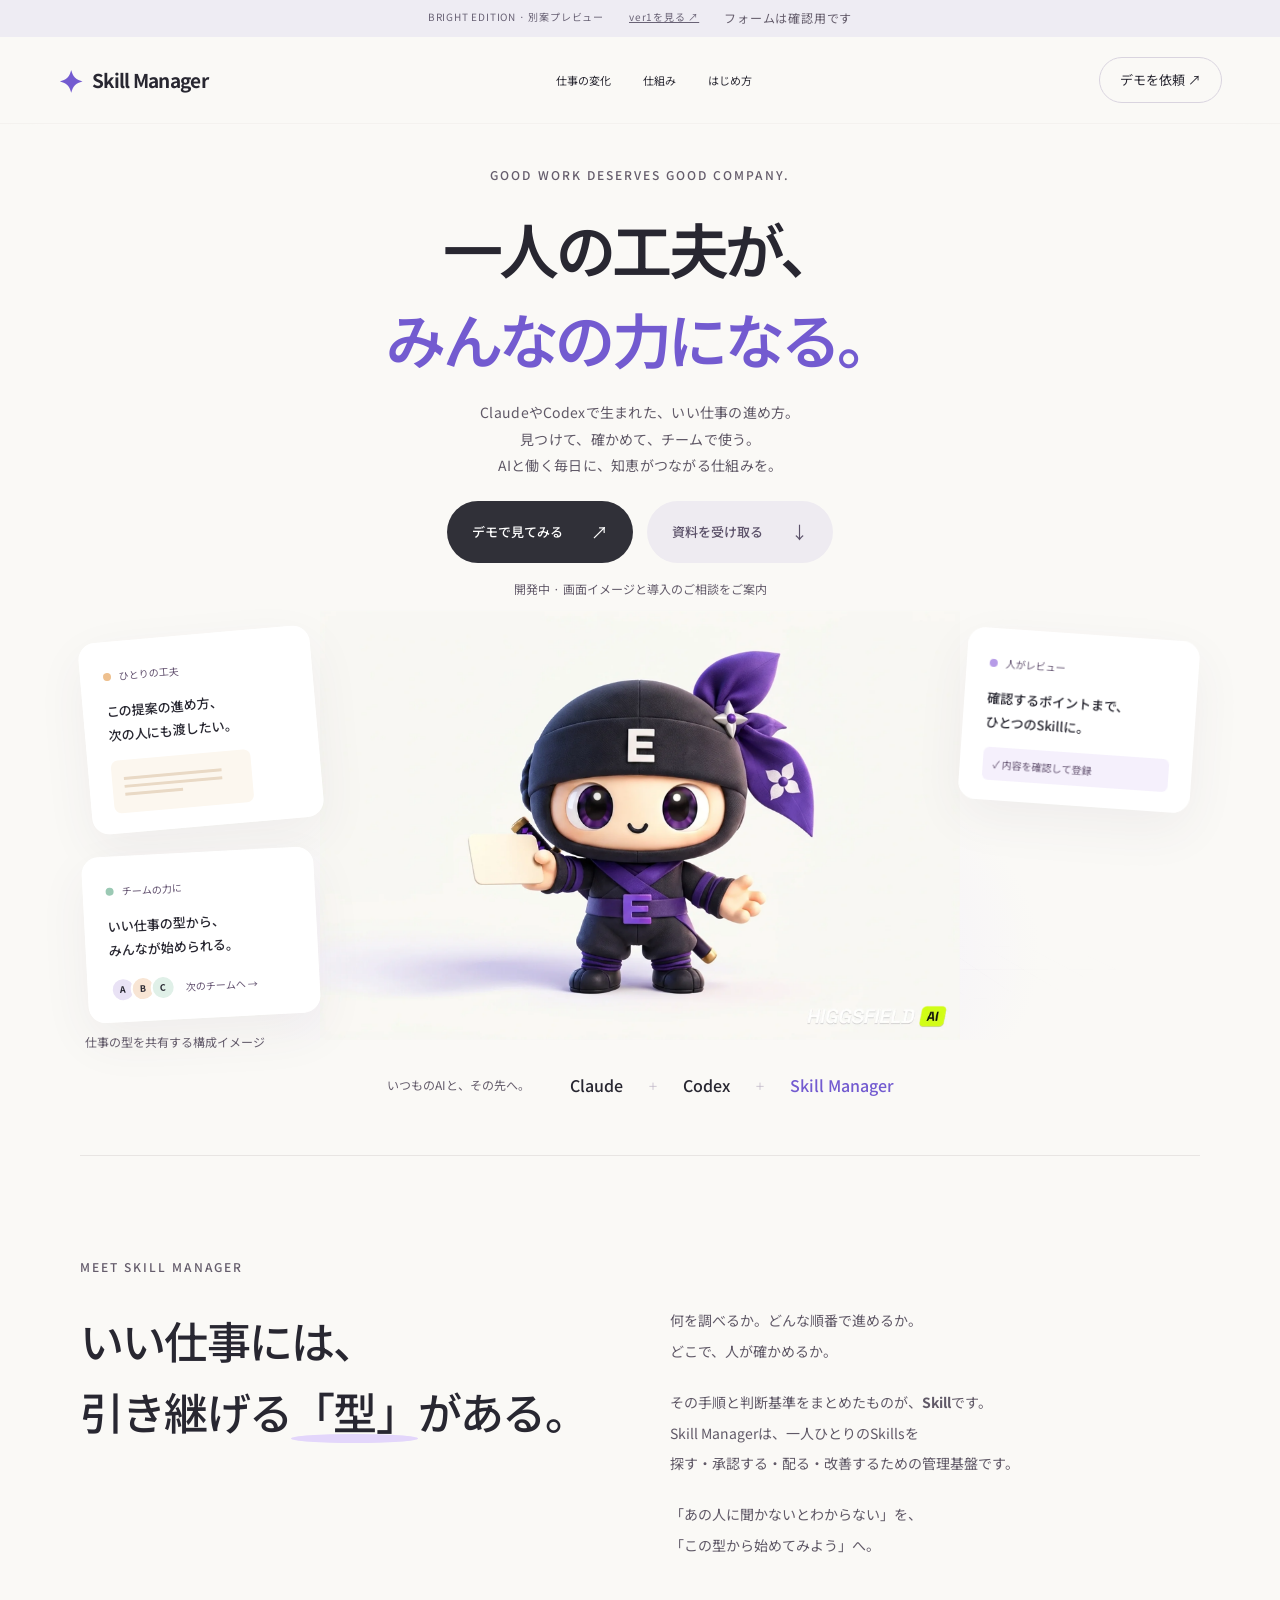
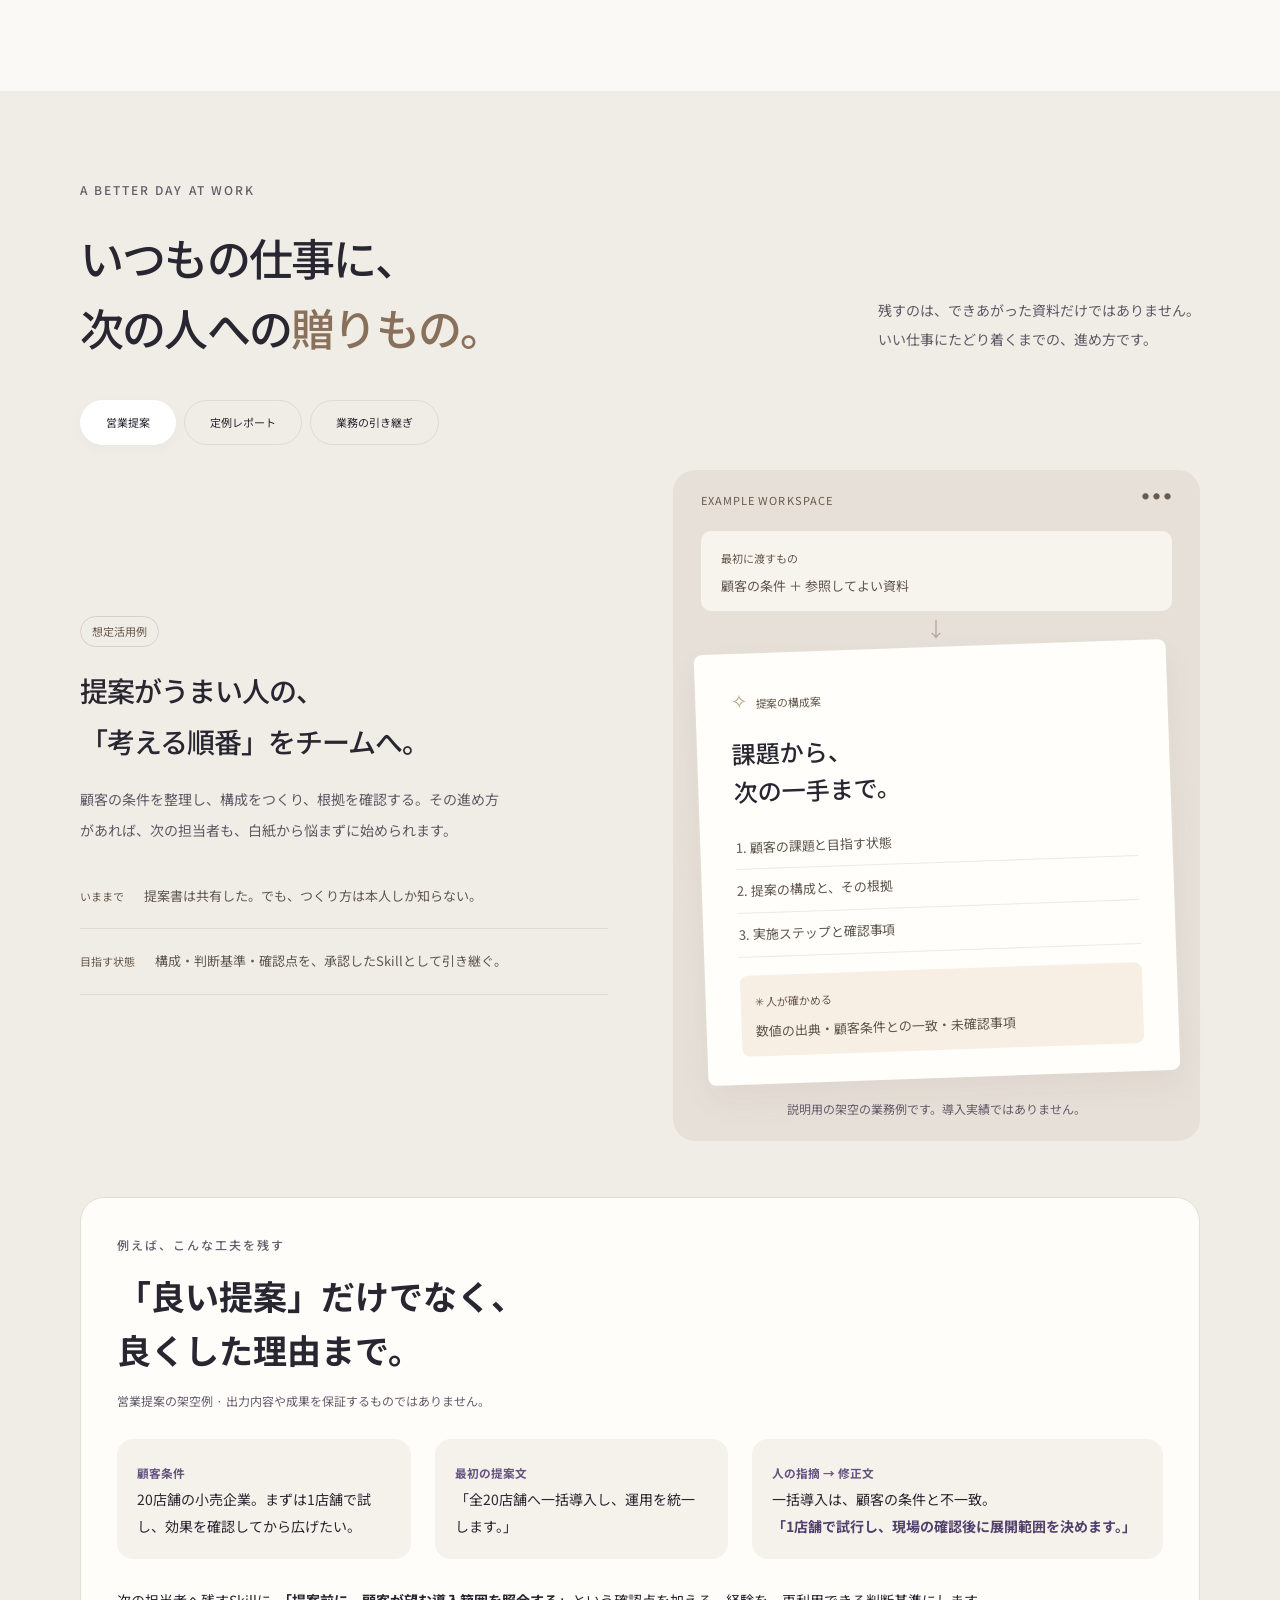
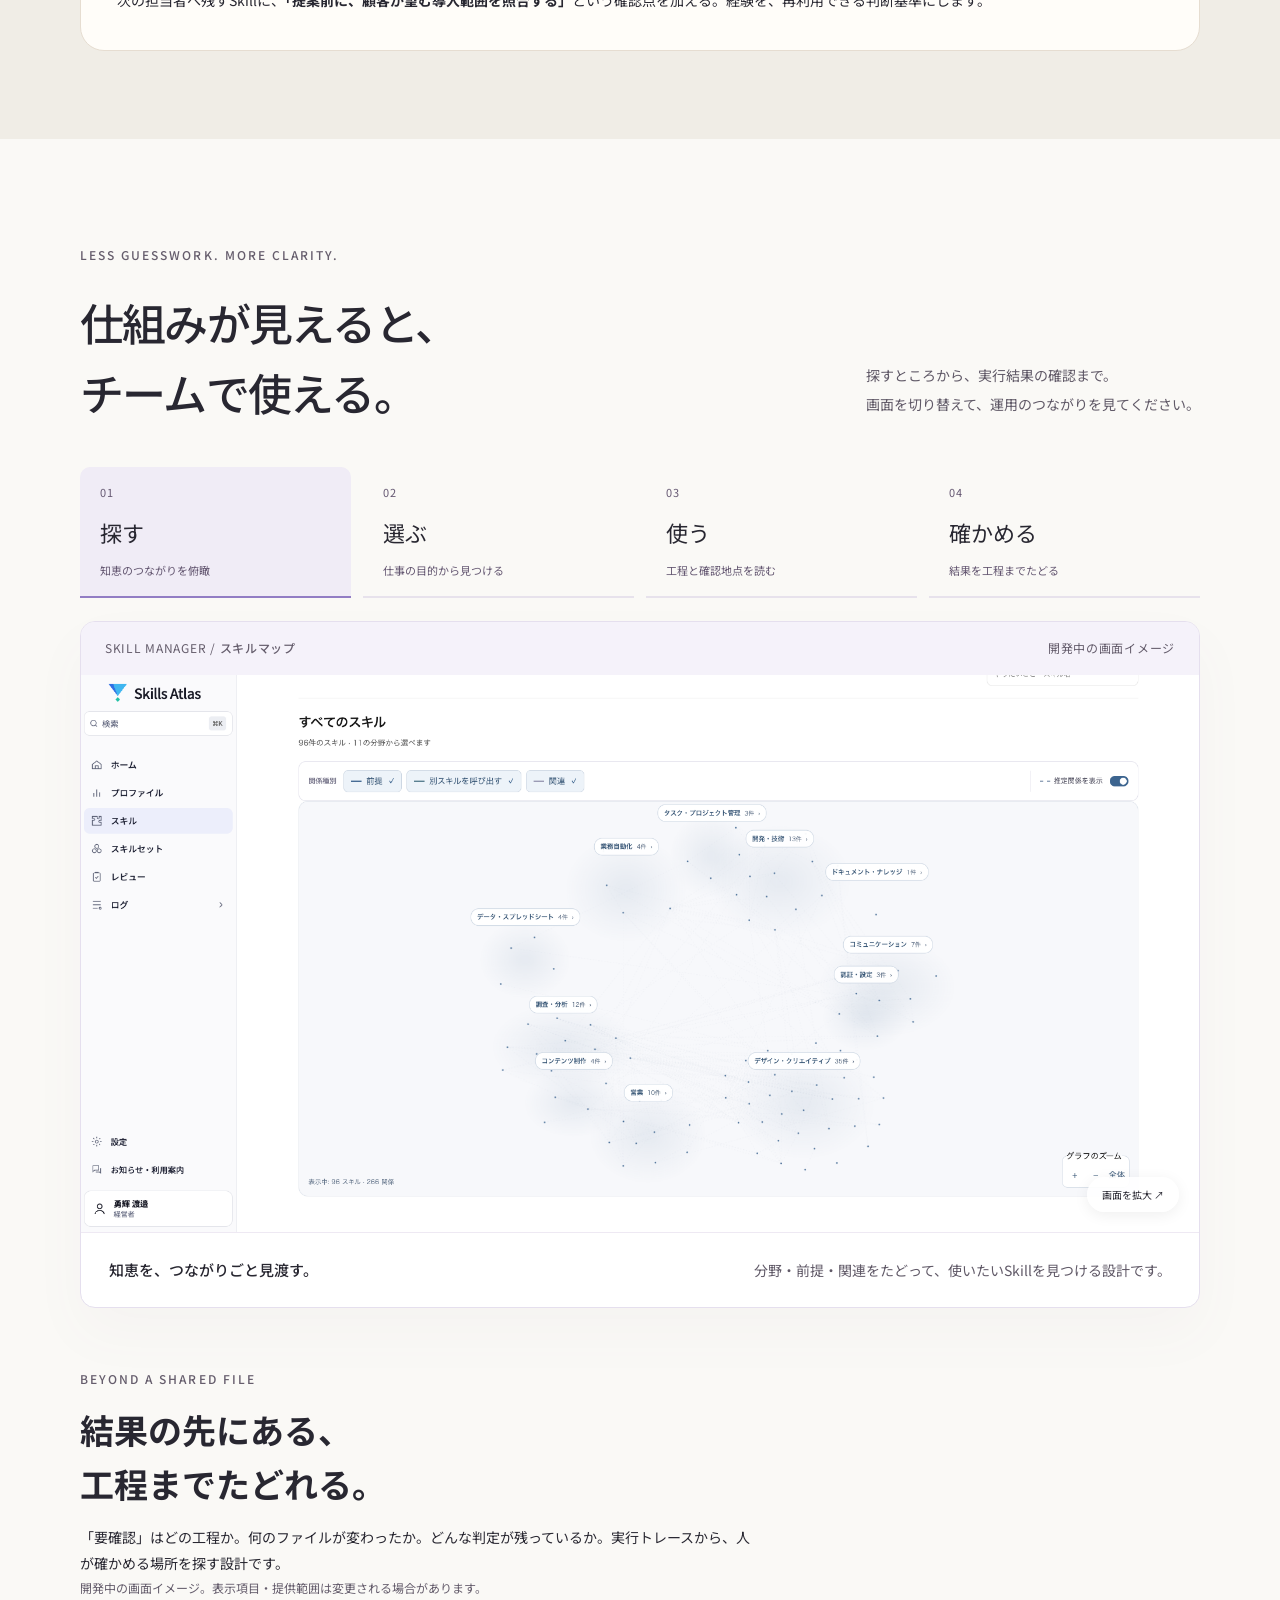
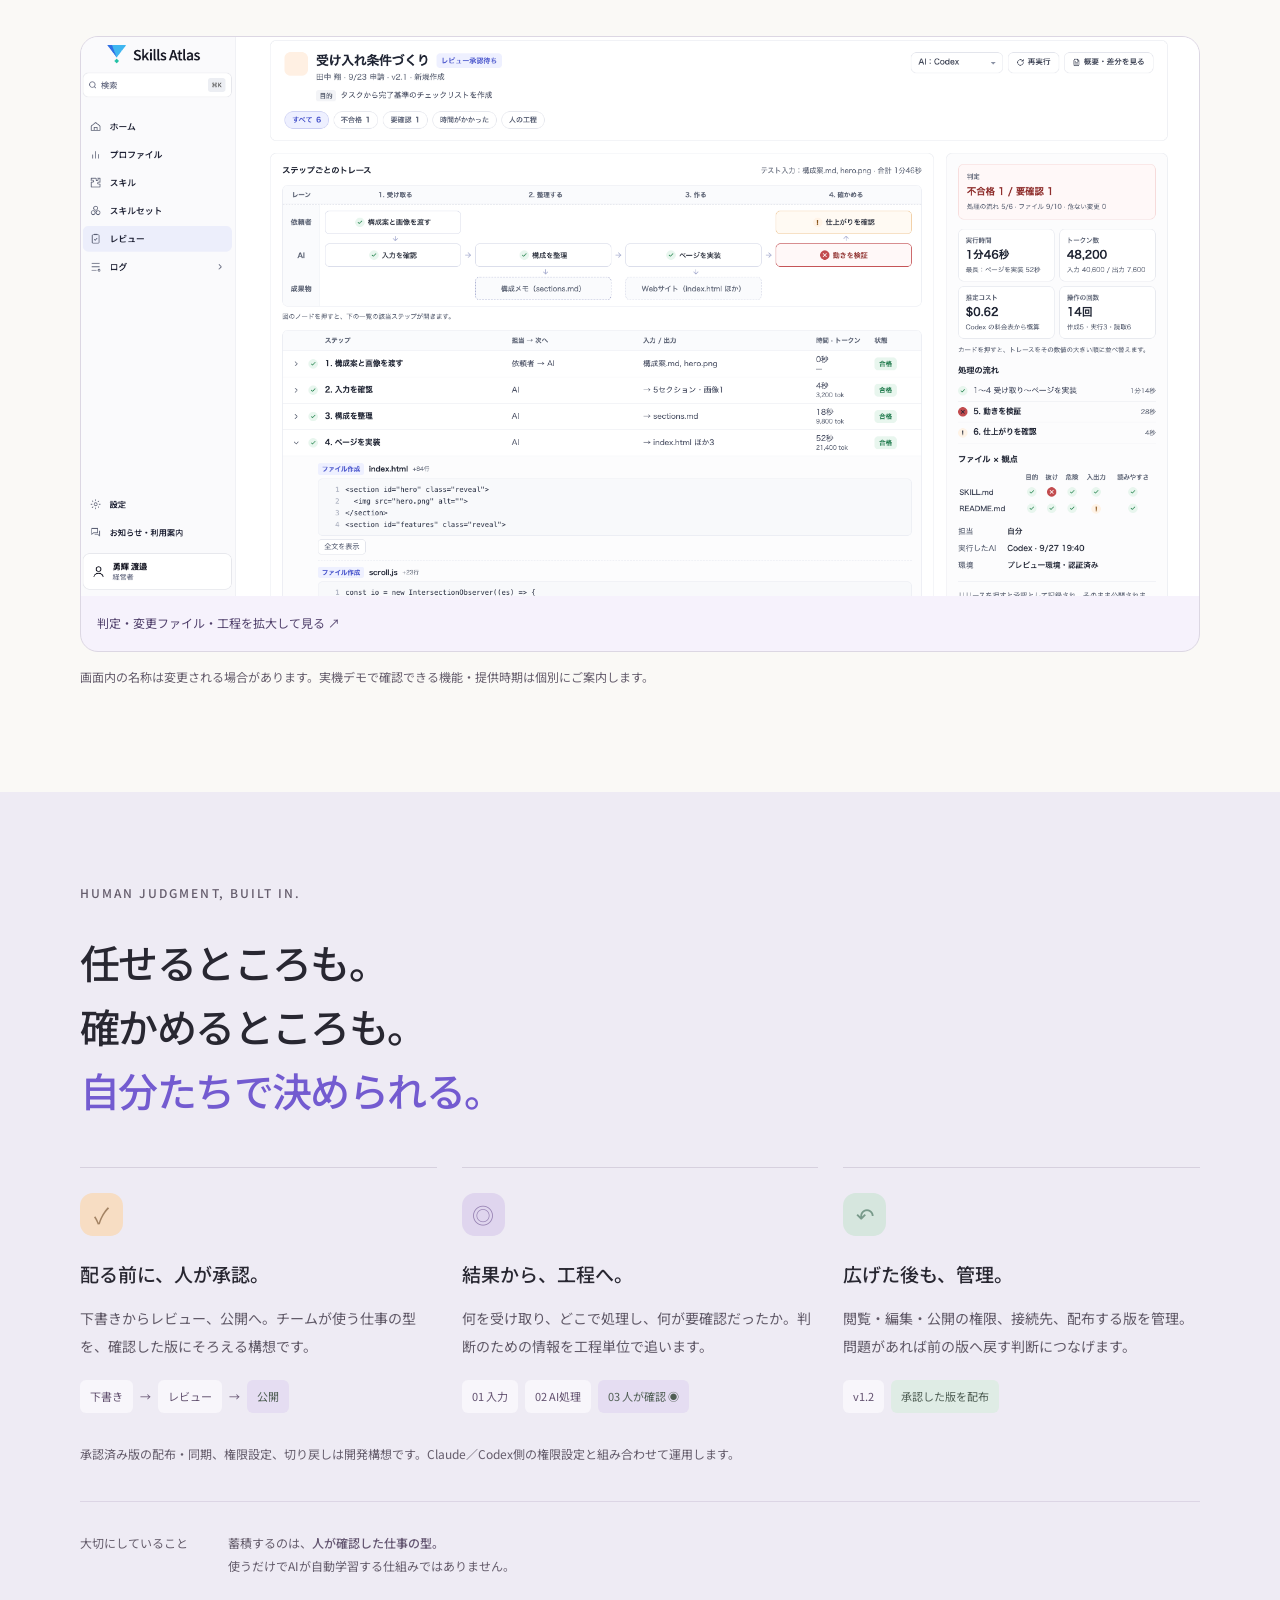
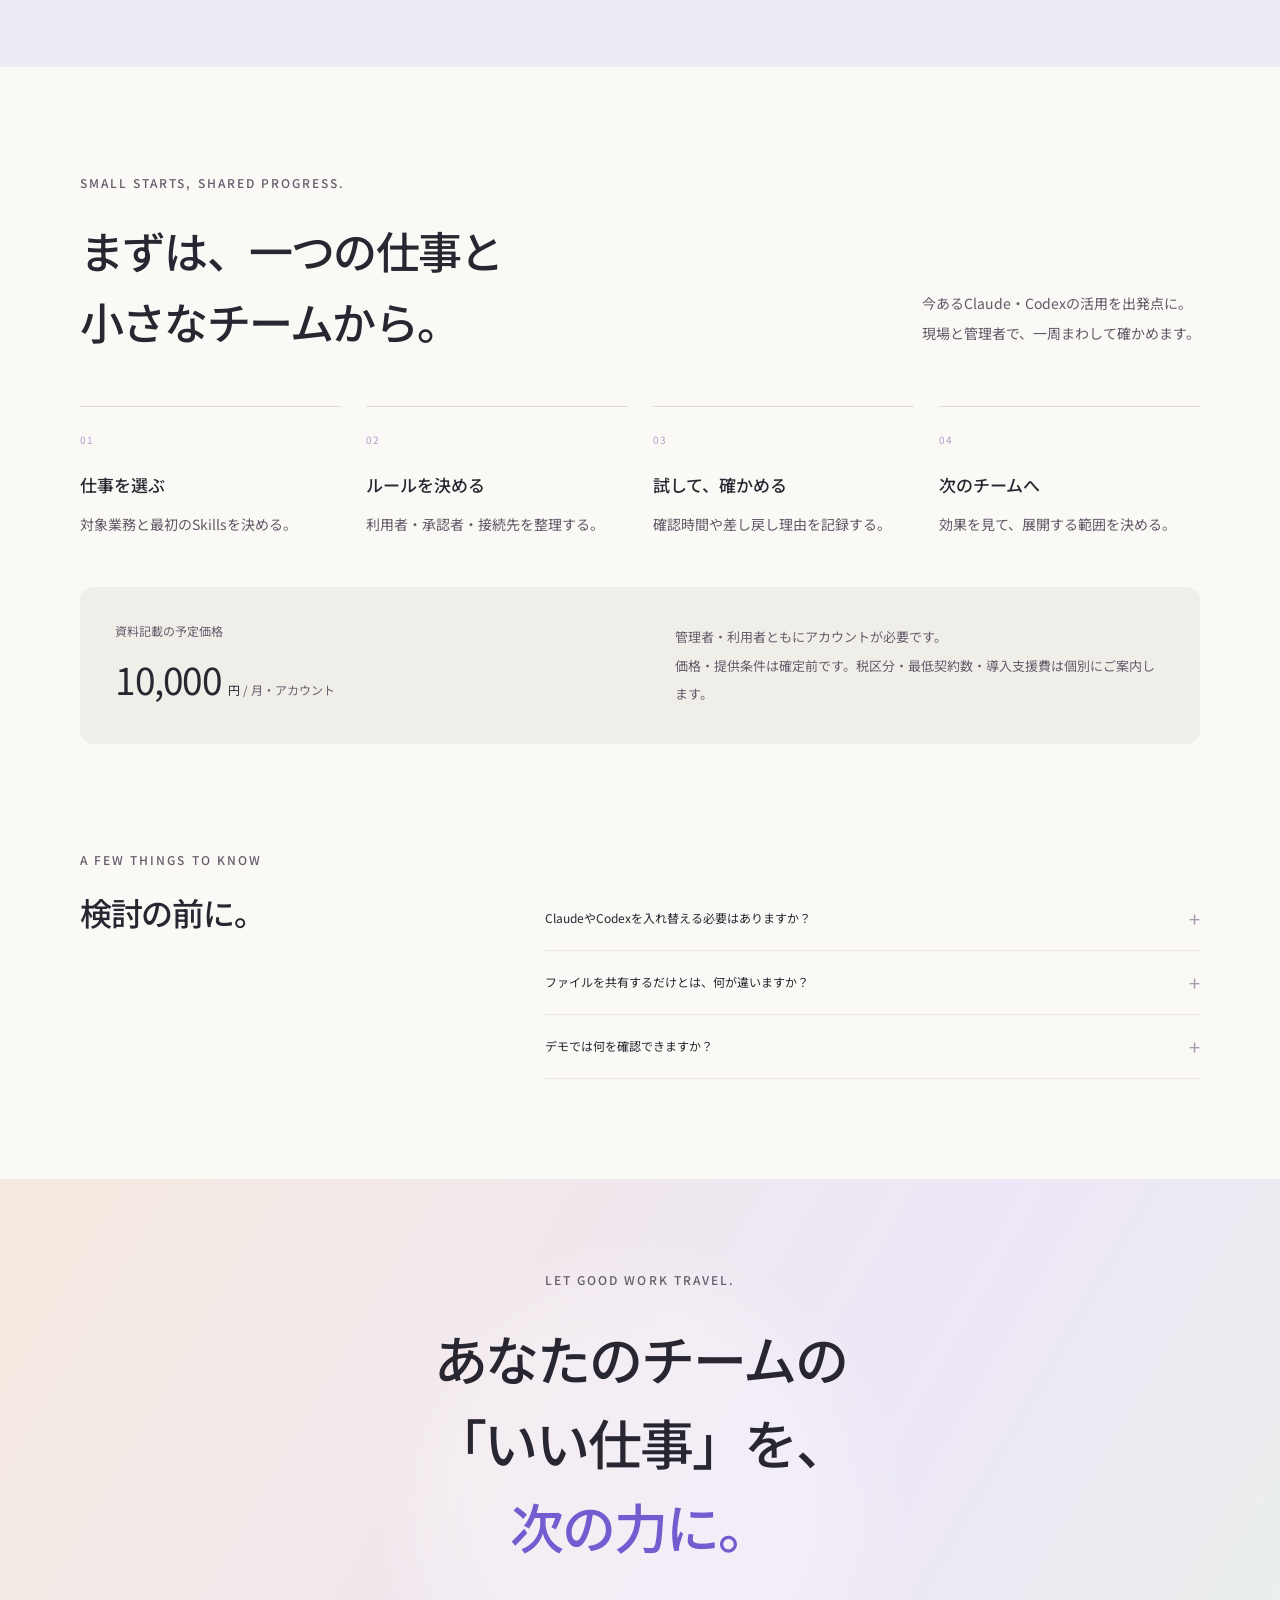
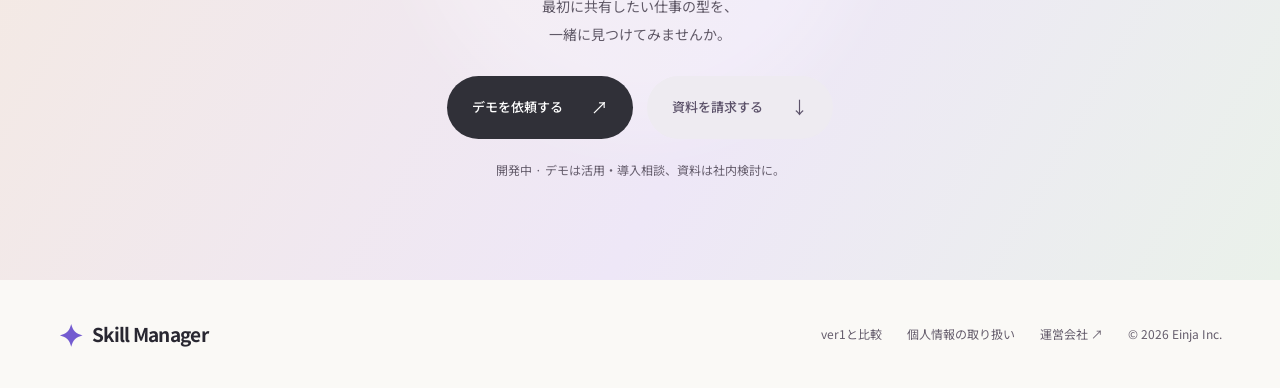
==== commit 8ad4064e: "fix: 明るい別案にHiggsfield生成画像を反映" ====
--- a/docs/bright.html
+++ b/docs/bright.html
@@ -1,5 +1,5 @@
 <!doctype html><html lang="ja"><head><meta charset="utf-8"><meta name="viewport" content="width=device-width,initial-scale=1"><meta name="robots" content="noindex"><meta name="theme-color" content="#faf9f6"><title>Skill Manager — 一人の工夫が、みんなの力になる。</title><link rel="stylesheet" href="./bright.css"><script src="./bright.js" defer></script></head><body><a class="skip" href="#main">本文へ</a><div class="preview">BRIGHT EDITION · 別案プレビュー <a href="./index.html">ver1を見る ↗</a><span>フォームは確認用です</span></div><header><a class="logo" href="./bright.html"><i>✦</i> Skill Manager</a><nav aria-label="メインナビゲーション"><a href="#stories">仕事の変化</a><a href="#inside">仕組み</a><a href="#start">はじめ方</a></nav><a class="nav-cta" href="./request.html?type=demo">デモを依頼 ↗</a></header><main id="main">
-<section class="hero"><div class="hero-copy"><p class="eyebrow">GOOD WORK DESERVES GOOD COMPANY.</p><h1>一人の工夫が、<br><em>みんなの力になる。</em></h1><p class="lead">ClaudeやCodexで生まれた、いい仕事の進め方。<br>見つけて、確かめて、チームで使う。<br>AIと働く毎日に、知恵がつながる仕組みを。</p><div class="actions"><a class="button primary" href="./request.html?type=demo">デモで見てみる <b>↗</b></a><a class="button subtle" href="./request.html?type=material">資料を受け取る <b>↓</b></a></div><p class="small">開発中 · 画面イメージと導入のご相談をご案内</p></div><div class="hero-scene" aria-label="一人の工夫が、承認を経てチームにつながるイメージ"><div class="sun"></div><div class="scene-grid"></div><div class="mascot"><img src="./assets/concept.png" alt="チームの知恵をつなぐ、紫の忍者キャラクター" fetchpriority="high"></div><div class="scene-card first"><span class="dot apricot"></span><small>ひとりの工夫</small><strong>この提案の進め方、<br>次の人にも渡したい。</strong><div class="mini-doc"><span></span><span></span><span></span></div></div><div class="scene-card second"><span class="dot lavender"></span><small>人がレビュー</small><strong>確認するポイントまで、<br>ひとつのSkillに。</strong><div class="review-stamp">✓ 内容を確認して登録</div></div><div class="scene-card third"><span class="dot mint"></span><small>チームの力に</small><strong>いい仕事の型から、<br>みんなが始められる。</strong><div class="people"><b>A</b><b>B</b><b>C</b><span>次のチームへ →</span></div></div><span class="scene-note">仕事の型を共有する構成イメージ</span></div><div class="companions"><span>いつものAIと、その先へ。</span><b>Claude</b><i>＋</i><b>Codex</b><i>＋</i><b class="brand-color">Skill Manager</b></div></section>
+<section class="hero"><div class="hero-copy"><p class="eyebrow">GOOD WORK DESERVES GOOD COMPANY.</p><h1>一人の工夫が、<br><em>みんなの力になる。</em></h1><p class="lead">ClaudeやCodexで生まれた、いい仕事の進め方。<br>見つけて、確かめて、チームで使う。<br>AIと働く毎日に、知恵がつながる仕組みを。</p><div class="actions"><a class="button primary" href="./request.html?type=demo">デモで見てみる <b>↗</b></a><a class="button subtle" href="./request.html?type=material">資料を受け取る <b>↓</b></a></div><p class="small">開発中 · 画面イメージと導入のご相談をご案内</p></div><div class="hero-scene" aria-label="一人の工夫が、承認を経てチームにつながるイメージ"><div class="sun"></div><div class="scene-grid"></div><div class="mascot"><img src="./assets/higgsfield-ninja-bright.webp" alt="資料カードを差し出し、チームを迎える紫の忍者キャラクター" width="1920" height="1288" fetchpriority="high"></div><div class="scene-card first"><span class="dot apricot"></span><small>ひとりの工夫</small><strong>この提案の進め方、<br>次の人にも渡したい。</strong><div class="mini-doc"><span></span><span></span><span></span></div></div><div class="scene-card second"><span class="dot lavender"></span><small>人がレビュー</small><strong>確認するポイントまで、<br>ひとつのSkillに。</strong><div class="review-stamp">✓ 内容を確認して登録</div></div><div class="scene-card third"><span class="dot mint"></span><small>チームの力に</small><strong>いい仕事の型から、<br>みんなが始められる。</strong><div class="people"><b>A</b><b>B</b><b>C</b><span>次のチームへ →</span></div></div><span class="scene-note">仕事の型を共有する構成イメージ</span></div><div class="companions"><span>いつものAIと、その先へ。</span><b>Claude</b><i>＋</i><b>Codex</b><i>＋</i><b class="brand-color">Skill Manager</b></div></section>
 <section class="intro wrap"><p class="eyebrow">MEET SKILL MANAGER</p><h2>いい仕事には、<br>引き継げる<span class="underline">「型」</span>がある。</h2><div class="intro-text"><p>何を調べるか。どんな順番で進めるか。<br>どこで、人が確かめるか。</p><p>その手順と判断基準をまとめたものが、<strong>Skill</strong>です。<br>Skill Managerは、一人ひとりのSkillsを<br>探す・承認する・配る・改善するための管理基盤です。</p><p class="muted">「あの人に聞かないとわからない」を、<br>「この型から始めてみよう」へ。</p></div></section>
 <section class="stories" id="stories"><div class="wrap"><div class="section-heading"><div><p class="eyebrow">A BETTER DAY AT WORK</p><h2>いつもの仕事に、<br>次の人への<span class="serif">贈りもの。</span></h2></div><p>残すのは、できあがった資料だけではありません。<br>いい仕事にたどり着くまでの、進め方です。</p></div><div class="story-tabs" role="tablist" aria-label="仕事の活用例"><button role="tab" aria-selected="true" aria-controls="story-panel" id="story-sales" data-story="sales">営業提案</button><button role="tab" aria-selected="false" aria-controls="story-panel" id="story-report" data-story="report" tabindex="-1">定例レポート</button><button role="tab" aria-selected="false" aria-controls="story-panel" id="story-handoff" data-story="handoff" tabindex="-1">業務の引き継ぎ</button></div><div class="story-panel" role="tabpanel" id="story-panel" aria-labelledby="story-sales"><div class="story-copy"><span class="pill">想定活用例</span><h3 id="story-title">提案がうまい人の、<br>「考える順番」をチームへ。</h3><p id="story-description">顧客の条件を整理し、構成をつくり、根拠を確認する。その進め方があれば、次の担当者も、白紙から悩まずに始められます。</p><div class="story-before"><small>いままで</small><p id="story-before">提案書は共有した。でも、つくり方は本人しか知らない。</p></div><div class="story-after"><small>目指す状態</small><p id="story-after">構成・判断基準・確認点を、承認したSkillとして引き継ぐ。</p></div></div><div class="story-stage"><div class="desk-label"><span>EXAMPLE WORKSPACE</span><i>● ● ●</i></div><div class="brief-card"><small>最初に渡すもの</small><p id="story-input">顧客の条件 ＋ 参照してよい資料</p></div><div class="connector">↓</div><div class="work-paper"><div><span class="paper-icon">✧</span><small id="output-label">提案の構成案</small></div><h4 id="output-title">課題から、<br>次の一手まで。</h4><ol id="output-items"><li>顧客の課題と目指す状態</li><li>提案の構成と、その根拠</li><li>実施ステップと確認事項</li></ol><div class="human-check"><span>✳ 人が確かめる</span><p id="check-text">数値の出典・顧客条件との一致・未確認事項</p></div></div><p class="illustration-note">説明用の架空の業務例です。導入実績ではありません。</p></div></div><div class="concrete-example"><p class="eyebrow">例えば、こんな工夫を残す</p><h3>「良い提案」だけでなく、<br>良くした理由まで。</h3><p class="small">営業提案の架空例 · 出力内容や成果を保証するものではありません。</p><div class="example-grid"><article><small>顧客条件</small><p>20店舗の小売企業。まずは1店舗で試し、効果を確認してから広げたい。</p></article><article><small>最初の提案文</small><p>「全20店舗へ一括導入し、運用を統一します。」</p></article><article><small>人の指摘 → 修正文</small><p>一括導入は、顧客の条件と不一致。</p><strong>「1店舗で試行し、現場の確認後に展開範囲を決めます。」</strong></article></div><p>次の担当者へ残すSkillに、<strong>「提案前に、顧客が望む導入範囲を照合する」</strong>という確認点を加える。経験を、再利用できる判断基準にします。</p></div></div></section>
 <section class="inside wrap" id="inside"><div class="section-heading"><div><p class="eyebrow">LESS GUESSWORK. MORE CLARITY.</p><h2>仕組みが見えると、<br>チームで使える。</h2></div><p>探すところから、実行結果の確認まで。<br>画面を切り替えて、運用のつながりを見てください。</p></div><div class="product-tabs" role="tablist" aria-label="製品画面"><button role="tab" aria-selected="true" aria-controls="product-panel" id="product-map" data-product="map"><small>01</small>探す<span>知恵のつながりを俯瞰</span></button><button role="tab" aria-selected="false" aria-controls="product-panel" id="product-list" data-product="list" tabindex="-1"><small>02</small>選ぶ<span>仕事の目的から見つける</span></button><button role="tab" aria-selected="false" aria-controls="product-panel" id="product-flow" data-product="flow" tabindex="-1"><small>03</small>使う<span>工程と確認地点を読む</span></button><button role="tab" aria-selected="false" aria-controls="product-panel" id="product-trace" data-product="trace" tabindex="-1"><small>04</small>確かめる<span>結果を工程までたどる</span></button></div><div class="product-panel" id="product-panel" role="tabpanel" aria-labelledby="product-map"><div class="product-top"><span>SKILL MANAGER / <b id="product-label">スキルマップ</b></span><span>開発中の画面イメージ</span></div><button class="screen-button" id="zoom" aria-label="製品画面を拡大"><img src="./assets/skill-map.png" id="screen" alt="分野とSkill同士の関係をたどるスキルマップ"><span>画面を拡大 ↗</span></button><div class="product-caption"><h3 id="screen-title">知恵を、つながりごと見渡す。</h3><p id="screen-desc">分野・前提・関連をたどって、使いたいSkillを見つける設計です。</p></div></div><div class="trace-proof"><div><p class="eyebrow">BEYOND A SHARED FILE</p><h3>結果の先にある、<br>工程までたどれる。</h3><p>「要確認」はどの工程か。何のファイルが変わったか。どんな判定が残っているか。実行トレースから、人が確かめる場所を探す設計です。</p><p class="small">開発中の画面イメージ。表示項目・提供範囲は変更される場合があります。</p></div><a href="./assets/review-trace.png" target="_blank" rel="noopener" aria-label="実行トレースの画面を別タブで拡大"><img src="./assets/review-trace.png" alt="工程ごとの判定と変更ファイルを確認する実行トレース画面"><span>判定・変更ファイル・工程を拡大して見る ↗</span></a></div><p class="small product-note">画面内の名称は変更される場合があります。実機デモで確認できる機能・提供時期は個別にご案内します。</p></section>
--- a/docs/bright.css
+++ b/docs/bright.css
@@ -11,3 +11,8 @@
 :root{--muted:#605967}.lead,.hero .lead,.story-copy>p,.section-heading>p,.intro-text p,.product-caption p,.trust-grid p,.steps p,.faq p,.closing>.wrap>p:not(.eyebrow):not(.small){color:#605967;font-size:14px}.small,.trust-note,.price>p,.price small,.price span,.product-top,.illustration-note,.promise>span,.promise p,.preview span,.eyebrow,.scene-note,.companions span,footer>div{color:#655d6c;font-size:12px}.story-before p,.story-after p,.brief-card p,.work-paper ol,.human-check p{font-size:13px;color:#60574e}.story-before small,.story-after small,.brief-card small,.work-paper small,.human-check span,.desk-label,.pill{font-size:11px;color:#685a4c}.product-tabs span,.product-tabs small{font-size:11px;color:#655872}.scene-card small,.people span,.review-stamp{color:#62516f;font-size:10px}.scene-card strong{font-size:13px}.flow-pills,.trace-mini,.version{font-size:11px;color:#62516f}.flow-pills b,.trace-mini b,.version b{color:#4f5e54}.price>p{font-size:13px}.button,.nav-cta{font-size:13px}.preview{font-size:10px}@media(max-width:700px){.scene-card strong{font-size:11px}.scene-card small,.review-stamp,.people span{font-size:9px}.scene-note{font-size:10px}.product-tabs span{font-size:10px}.hero .lead{font-size:13px}.button{padding:13px 17px;gap:12px;font-size:12px}.product-top{font-size:10px;gap:12px}.trust-note,.price>p,.small{font-size:12px}.story-tabs button{padding:9px 12px;font-size:12px}.hero .eyebrow{font-size:10px}}
 
 .trace-proof{grid-template-columns:1fr}.trace-proof>div{max-width:680px}.trace-proof a img{width:100%}@media(max-width:700px){.hero-scene{height:640px}.first{top:14px;left:3%;width:45%}.second{top:14px;right:3%;width:45%}.third{width:220px;left:calc(50% - 110px);right:auto;bottom:28px}.mascot{bottom:165px;transform:scale(.83)}.scene-note{bottom:4px;left:0;width:100%}.trace-proof a{overflow:auto}.trace-proof a img{width:960px;max-width:none}.trace-proof a span{position:sticky;left:0;width:100%;background:#f6f2fc}}
+
+/* Full Higgsfield Elements image, preserving the complete source artwork. */
+.mascot{width:640px;height:auto;aspect-ratio:1920/1288;left:calc(50% - 320px);bottom:0;overflow:visible;border-radius:0;mask-image:none;transform:none}.mascot img{position:static;width:100%;height:auto;max-width:100%;mix-blend-mode:normal}.hero-scene .first{left:3%;top:24px}.hero-scene .second{right:3%;top:24px}.hero-scene .third{left:3%;right:auto;bottom:22px}@media(min-width:701px) and (max-width:1000px){.mascot{width:520px;left:calc(50% - 260px)}}@media(max-width:700px){.hero-scene{height:660px}.mascot{width:100%;left:0;bottom:180px;transform:none}.hero-scene .first{left:3%;top:14px}.hero-scene .second{right:3%;top:14px}.hero-scene .third{width:220px;left:calc(50% - 110px);bottom:28px}}
+
+@media(min-width:701px){.scene-note{bottom:-14px;left:3%}}
